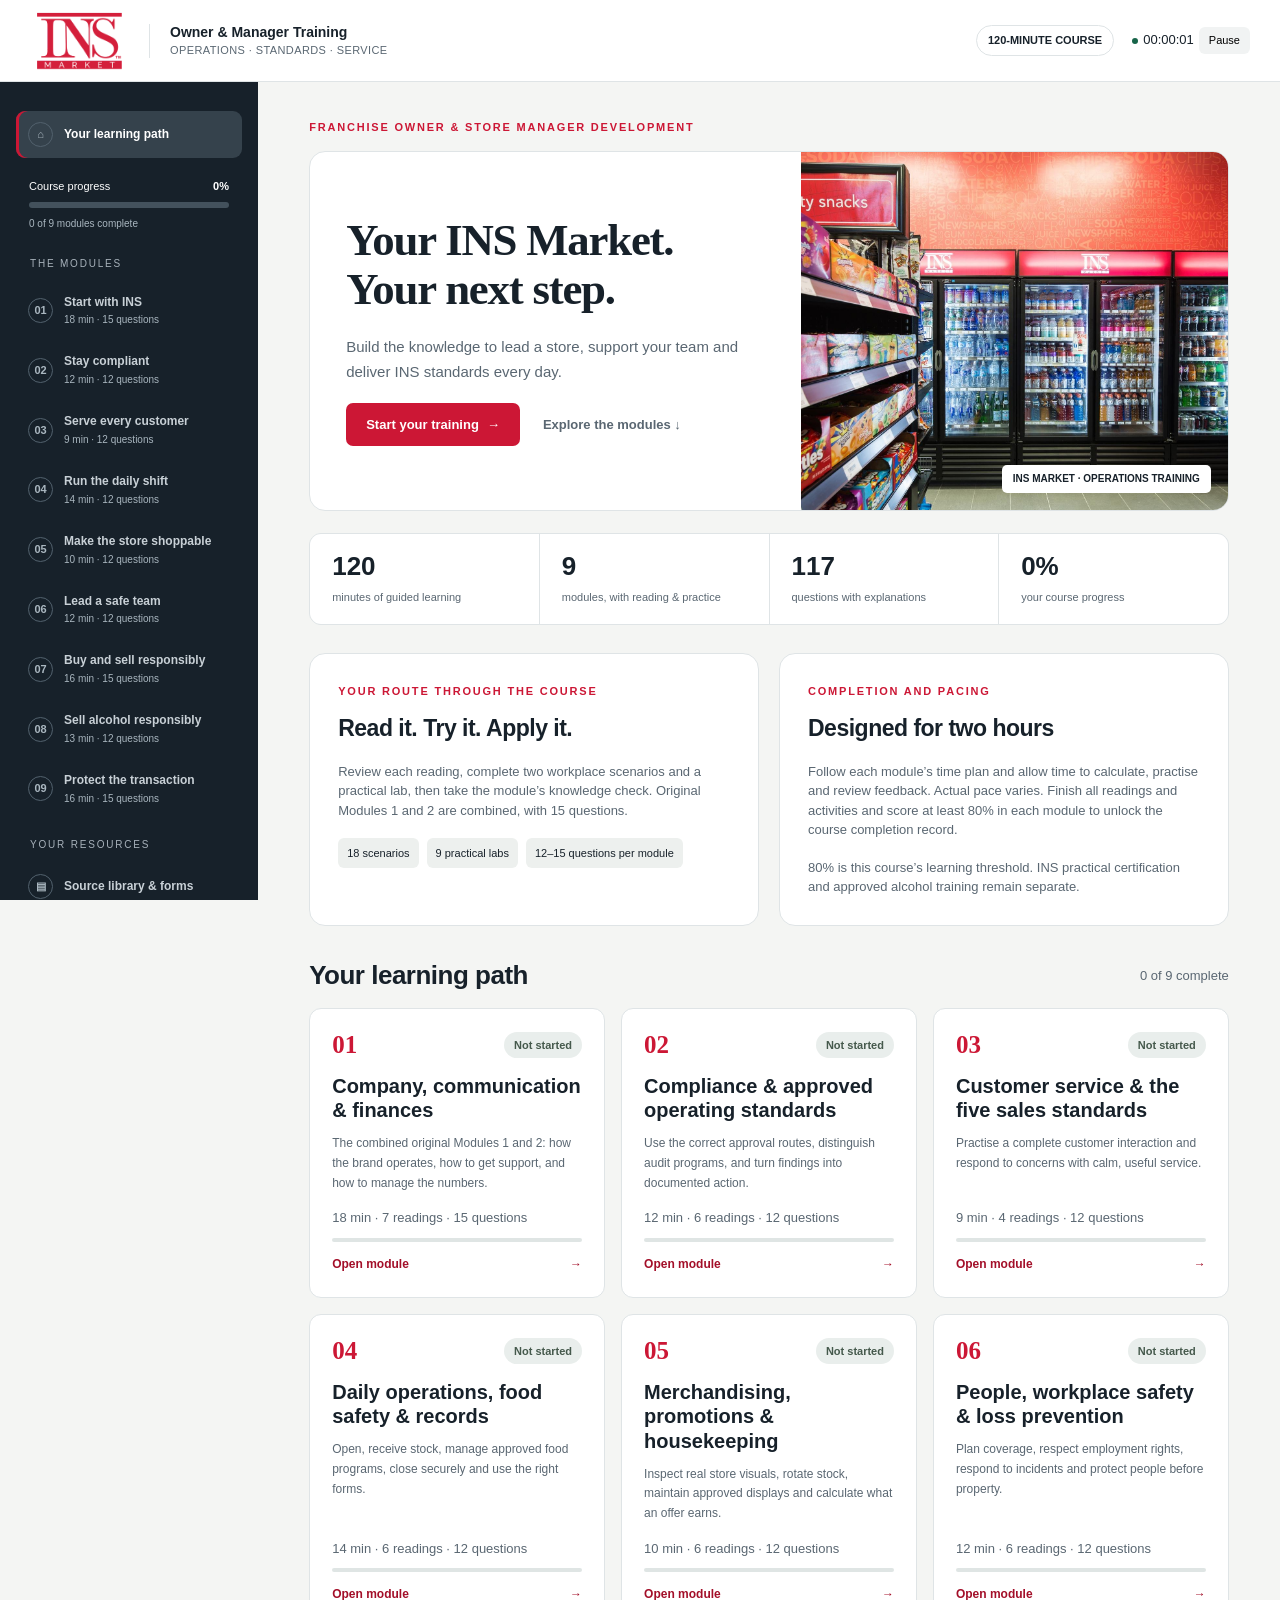
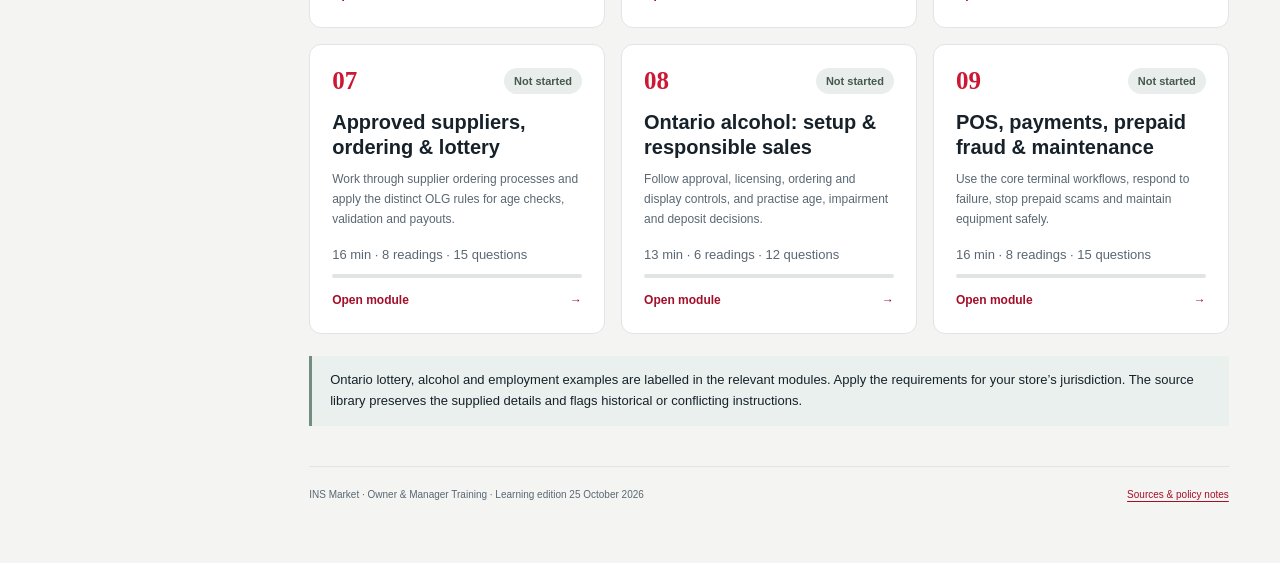
==== index.html @ 5416d519 "Add files via upload" ====
<!doctype html>
<html lang="en"><head><meta charset="utf-8"><meta name="viewport" content="width=device-width,initial-scale=1"><meta name="description" content="A two-hour interactive INS Market course for franchise owners and store managers, with reading, scenarios, practical labs and 117 knowledge-check questions."><meta name="theme-color" content="#cc1735"><title>Owner &amp; Manager Training | INS Market</title><style>:root{--red:#cc1735;--red-dark:#a30f29;--ink:#17212a;--muted:#5a6772;--line:#dfe4e6;--paper:#f4f5f3;--white:#fff;--green:#176449;--soft-green:#e8f4ed;--soft-red:#fff0f1;--gold:#89600e;--radius:16px}*{box-sizing:border-box}html{scroll-behavior:smooth}body{margin:0;font:16px/1.65 'Segoe UI',Arial,sans-serif;color:var(--ink);background:var(--paper)}button,input,select,textarea{font:inherit}button,a,input,select,textarea{-webkit-tap-highlight-color:transparent}button{cursor:pointer}button:disabled{cursor:default;opacity:.55}a{color:var(--red-dark);text-underline-offset:3px}a:hover{text-decoration-thickness:2px}button:focus-visible,a:focus-visible,input:focus-visible,select:focus-visible,textarea:focus-visible,summary:focus-visible{outline:3px solid #2586b9;outline-offset:4px}h1,h2,h3,h4,p,figure{margin-top:0}h1,h2,h3,h4{line-height:1.2}h1{font:700 clamp(30px,3.6vw,50px)/1.08 Georgia,serif;letter-spacing:-1.2px;margin-bottom:22px}h2{font-size:26px;letter-spacing:-.5px}h3{font-size:19px}p{margin-bottom:18px}small,.small{font-size:13px;line-height:1.5}.muted{color:var(--muted)}.eyebrow{font-size:11px;text-transform:uppercase;letter-spacing:1.8px;font-weight:800;color:var(--red);margin-bottom:15px}.skip{position:fixed;top:-100px;left:15px;background:white;padding:10px;z-index:200}.skip:focus{top:10px}.topbar{height:82px;position:fixed;z-index:30;top:0;left:0;right:0;background:#fff;border-bottom:1px solid var(--line);display:flex;align-items:center;gap:20px;padding:12px 30px}.logo{width:99px;height:58px;object-fit:contain;display:block}.brand-divider{height:34px;width:1px;background:var(--line)}.brand-name{font-weight:700;font-size:14px;line-height:1.4}.brand-name span{display:block;font-size:11px;color:var(--muted);font-weight:500;letter-spacing:.4px}.top-right{margin-left:auto;display:flex;align-items:center;gap:18px}.time{font-variant-numeric:tabular-nums;font-size:13px}.time button{border:0;background:#f1f3f3;border-radius:6px;padding:4px 10px;margin-left:5px;font-size:11px}.edition{border:1px solid var(--line);border-radius:50px;padding:5px 11px;font-size:11px;font-weight:700}.mobile-menu{display:none;border:1px solid var(--line);background:white;border-radius:6px;font-size:20px;padding:2px 9px}.sidebar{position:fixed;z-index:25;top:82px;bottom:0;left:0;width:258px;background:var(--ink);color:#fff;overflow:auto;padding:25px 16px 20px}.nav-label{color:#a7b1ba;font-size:10px;letter-spacing:1.8px;text-transform:uppercase;margin:20px 14px 10px}.nav-link{display:flex;align-items:center;gap:11px;text-decoration:none;color:#c8d0d6;border-radius:9px;padding:11px 12px;font-size:12px;line-height:1.4;min-height:47px;margin:4px 0}.nav-link:hover{background:#26333e;color:#fff}.nav-link.active{color:white;background:#35424c;box-shadow:inset 3px 0 var(--red)}.nav-num{color:#aab7c0;font:700 11px/1.2 'Segoe UI',sans-serif;border:1px solid #52616d;border-radius:50%;width:25px;height:25px;display:grid;place-items:center;flex-shrink:0}.nav-link.done .nav-num{color:#99d4b8;border-color:#5e927d}.nav-title{display:block;font-weight:600}.nav-sub{display:block;font-size:10px;color:#a9b6bf;margin-top:3px}.side-progress{padding:15px 13px 5px}.side-progress .label{display:flex;justify-content:space-between;font-size:11px;margin-bottom:7px}.track{height:6px;background:#dfe5e4;border-radius:8px;overflow:hidden}.sidebar .track{background:#43515c}.track>span{height:100%;display:block;background:var(--red);border-radius:8px;transition:width .3s}.side-note{padding:20px 14px 0;font-size:11px;line-height:1.6;color:#a9b6bf}.main{margin:82px 0 0 258px;padding:36px clamp(22px,4vw,66px) 60px;min-height:calc(100vh - 82px)}.container{max-width:1180px;margin:auto}.breadcrumb{font-size:12px;color:var(--muted);margin-bottom:24px}.breadcrumb a{color:var(--muted)}.hero{display:grid;grid-template-columns:1.15fr 1fr;background:#fff;overflow:hidden;border-radius:var(--radius);border:1px solid var(--line);min-height:360px}.hero-copy{padding:38px 36px;align-self:center}.hero-copy h1{font-size:clamp(33px,3.5vw,49px);max-width:560px}.hero-copy p{max-width:490px;color:var(--muted);font-size:15px}.hero-picture{position:relative;min-height:330px}.hero-picture>img{width:100%;height:100%;position:absolute;object-fit:cover;object-position:58% center}.photo-tag{position:absolute;bottom:17px;right:17px;background:#fff;padding:6px 11px;border-radius:5px;font-size:10px;font-weight:700}.button,.secondary,.ghost{display:inline-flex;align-items:center;justify-content:center;gap:8px;border-radius:7px;padding:11px 19px;font-weight:700;font-size:13px;line-height:1.5;text-decoration:none;border:1px solid transparent;min-height:43px}.button{background:var(--red);color:#fff}.button:hover{background:var(--red-dark);color:#fff}.secondary{border-color:#ccd4d6;background:#fff;color:var(--ink)}.secondary:hover{background:#f1f4f3}.ghost{background:transparent;color:var(--muted);padding:8px 12px}.ghost:hover{background:#e8ecea;color:var(--ink)}.actions{display:flex;gap:10px;align-items:center;flex-wrap:wrap}.metrics{display:grid;grid-template-columns:repeat(4,1fr);gap:1px;background:var(--line);border:1px solid var(--line);border-radius:12px;overflow:hidden;margin:22px 0 28px}.metric{background:#fff;padding:18px 22px}.metric strong{font-size:26px;line-height:1.1;display:block;font-variant-numeric:tabular-nums}.metric span{font-size:11px;color:var(--muted);display:block;margin-top:7px}.section-title{display:flex;align-items:center;justify-content:space-between;gap:15px;margin:34px 0 17px}.section-title h2{margin:0}.pill{border-radius:25px;background:#e9eeec;color:#45594c;display:inline-flex;align-items:center;padding:4px 10px;font-size:11px;font-weight:700;gap:6px}.pill.red{background:#f9e6ea;color:var(--red-dark)}.pill.green{background:var(--soft-green);color:var(--green)}.pill.gold{background:#fff2d2;color:var(--gold)}.module-grid{display:grid;grid-template-columns:repeat(3,1fr);gap:16px}.module-card{background:white;border:1px solid var(--line);border-radius:12px;padding:22px;display:flex;flex-direction:column;min-height:260px;position:relative}.module-card h3{font-size:20px;margin:15px 0 11px;line-height:1.23}.module-card p{color:var(--muted);font-size:12px;line-height:1.65;margin-bottom:15px}.module-card .card-top{display:flex;justify-content:space-between;align-items:center}.module-card .number{font:700 25px Georgia,serif;color:var(--red)}.module-card .card-bottom{margin-top:auto}.module-card .track{height:4px;margin-bottom:13px}.module-card .link{font-size:12px;font-weight:700;text-decoration:none;display:flex;justify-content:space-between}.panel{background:white;border:1px solid var(--line);border-radius:var(--radius);padding:28px;margin:20px 0}.panel h2{font-size:23px}.panel p:last-child{margin-bottom:0}.two-col{display:grid;grid-template-columns:1fr 1fr;gap:20px}.two-col>.panel{margin:0}.notice{border-left:3px solid var(--red);padding:14px 18px;background:#fbeef0;font-size:13px;line-height:1.6;margin:22px 0}.notice.green{border-color:var(--green);background:var(--soft-green)}.notice.neutral{border-color:#748c84;background:#eaf0ed}.notice p:last-child{margin-bottom:0}.journey{display:grid;grid-template-columns:repeat(3,1fr);gap:18px;margin:22px 0}.journey .panel{margin:0;padding:22px}.journey strong{display:block;font-size:22px}.journey span{font-size:12px;color:var(--muted)}.lesson-list{list-style:none;padding:0;margin:0;counter-reset:item}.lesson-list li{border-top:1px solid var(--line)}.lesson-list a{padding:15px 5px;display:flex;gap:15px;align-items:center;font-weight:600;text-decoration:none;color:var(--ink);font-size:14px}.lesson-list a:hover{color:var(--red)}.lesson-list a>.tick{width:25px;color:var(--red);font-size:12px}.lesson-layout{display:grid;grid-template-columns:minmax(0,1fr) 220px;gap:26px;align-items:start}.reading{background:#fff;border:1px solid var(--line);border-radius:var(--radius);padding:32px clamp(22px,3vw,42px)}.reading p,.reading li{font-size:16px;line-height:1.85}.reading li{margin-bottom:10px}.reading h2{font-size:29px;margin-bottom:26px}.reading table{font-size:13px}.lesson-aside{position:sticky;top:106px}.lesson-aside h3{font-size:12px;text-transform:uppercase;letter-spacing:1.4px;color:var(--muted)}.lesson-aside a{display:flex;align-items:flex-start;gap:9px;padding:9px 10px;font-size:11px;line-height:1.5;text-decoration:none;color:var(--muted);border-left:2px solid var(--line)}.lesson-aside a.active{border-left-color:var(--red);color:var(--ink);background:#e9eeeb;font-weight:700}.lesson-aside a.reviewed{color:var(--green)}.lesson-aside .step-icon{min-width:16px}.reading-footer{border-top:1px solid var(--line);padding-top:20px;margin-top:30px}.source-line{font-size:11px;line-height:1.6;color:var(--muted);margin-top:20px}.visual{margin:25px 0;border:1px solid var(--line);border-radius:10px;background:#fbfcfb;overflow:hidden}.visual img{max-width:100%;width:100%;height:auto;display:block;max-height:440px;object-fit:contain;background:white}.visual.photo img{object-fit:cover;max-height:320px}.visual figcaption{font-size:11px;line-height:1.5;padding:12px 15px;color:var(--muted);border-top:1px solid var(--line)}.image-button{border:0;padding:0;background:white;display:block;width:100%;cursor:zoom-in}.graphic{padding:24px}.process{display:grid;grid-template-columns:repeat(4,1fr);gap:8px}.process div{padding:15px 10px;border-top:3px solid var(--red);background:white;min-height:100px}.process b{font-size:26px;color:var(--red);display:block}.process span{font-size:11px;display:block;line-height:1.4;margin-top:8px}.service-graphic{display:flex;gap:6px}.service-graphic div{flex:1;border-radius:7px;background:var(--ink);color:white;padding:15px 8px;text-align:center}.service-graphic b{display:block;font:700 25px Georgia,serif;color:#ffbac5}.service-graphic span{font-size:10px;line-height:1.4;display:block;margin-top:9px}.temp-graphic{display:grid;grid-template-columns:1fr 1fr 1fr;gap:8px}.temp-graphic div{padding:18px 10px;border-radius:8px;background:#e6f3f8;color:#174c65;text-align:center}.temp-graphic div:nth-child(2){background:#fff0cd;color:#765500}.temp-graphic div:nth-child(3){background:#f9e3e5;color:#a3172f}.temp-graphic b{font-size:27px;display:block}.temp-graphic span{font-size:11px;display:block}.mini-bars .bar{display:flex;align-items:center;gap:10px;margin-bottom:14px;font-size:12px}.mini-bars .bar>span{width:90px}.mini-bars i{height:28px;display:block;background:#ccd5d2;border-radius:3px}.mini-bars .bar:last-child i{background:var(--red)}.mini-bars strong{margin-left:8px}table{border-collapse:collapse;width:100%;margin:20px 0;line-height:1.5;font-size:13px}caption{text-align:left;color:var(--muted);font-size:12px;margin-bottom:10px}th,td{border-bottom:1px solid var(--line);padding:12px 10px;text-align:left;vertical-align:top;overflow-wrap:anywhere}th{background:#eef2ef;font-weight:700}tr:last-child td{border-bottom:0}.table-wrap{overflow:auto}.goals{padding-left:22px}.goals li{margin-bottom:9px;font-size:14px}.tabs{display:flex;gap:8px;margin-bottom:22px;flex-wrap:wrap}.tab{background:#fff;border:1px solid var(--line);border-radius:7px;padding:8px 14px;font-size:12px;text-decoration:none;color:var(--ink)}.tab.active{background:var(--ink);color:white;border-color:var(--ink)}.scenario{background:#fff;border:1px solid var(--line);border-radius:12px;padding:25px;margin:18px 0}.scenario h3{margin-bottom:13px}.scenario>.prompt{font-size:15px;line-height:1.7}.choice-btn{display:block;width:100%;text-align:left;padding:13px 16px;border:1px solid #d3dcdc;border-radius:8px;background:#fafcfb;margin-top:10px;font-size:13px;line-height:1.5}.choice-btn:hover{border-color:#a5b6ad;background:#eef3f0}.choice-btn.selected{border-color:var(--red);box-shadow:inset 3px 0 var(--red);background:#fff1f3}.choice-btn.correct{border-color:var(--green);background:var(--soft-green);box-shadow:inset 3px 0 var(--green)}.feedback{padding:13px 15px;border-radius:7px;background:var(--soft-red);color:#81223a;font-size:13px;line-height:1.6;margin-top:14px}.feedback.good{background:var(--soft-green);color:#175239}.feedback strong{display:block;margin-bottom:3px}.field{display:flex;flex-direction:column;gap:6px;font-size:12px;font-weight:700;margin:0 0 17px}.field input,.field textarea,.field select{width:100%;min-width:0;border:1px solid #bbc8c5;border-radius:7px;background:#fff;padding:10px 12px;color:var(--ink);font-size:14px;font-weight:400}.field input[type=number]{max-width:220px}.field textarea{min-height:100px;resize:vertical;line-height:1.6}.form-grid{display:grid;grid-template-columns:repeat(3,1fr);gap:16px}.form-grid.two{grid-template-columns:1fr 1fr}.form-row{display:grid;grid-template-columns:1.3fr 1fr;gap:20px;align-items:center;border-bottom:1px solid var(--line);padding:13px 0;font-size:13px}.form-row .field{margin:0}.lab-check{display:flex;gap:12px;padding:12px;border:1px solid var(--line);border-radius:7px;margin-bottom:10px;font-size:13px;line-height:1.6;cursor:pointer}.lab-check input{width:18px;min-width:18px;height:18px;margin-top:3px;accent-color:var(--red)}.quiz-question{padding:25px;border:1px solid var(--line);border-radius:12px;background:white;margin-bottom:18px}.quiz-question legend{font-weight:700;font-size:16px;line-height:1.55;padding:0 5px;max-width:100%}.quiz-question fieldset{border:0;margin:0;padding:0;min-width:0}.question-number{display:block;font-size:10px;letter-spacing:1.5px;text-transform:uppercase;color:var(--red);font-weight:800;margin-bottom:10px}.radio{display:flex;gap:12px;padding:12px 14px;border:1px solid #dbe2df;border-radius:7px;margin:10px 0 0;cursor:pointer;font-size:13px;line-height:1.6}.radio:hover{background:#f0f4f1}.radio:has(input:checked){border-color:var(--red);background:#fff0f3}.radio input{width:17px;height:17px;min-width:17px;margin-top:2px;accent-color:var(--red)}.radio.correct-answer{border-color:var(--green);background:var(--soft-green)}.radio.wrong-answer{border-color:#b4394e;background:var(--soft-red)}.score-card{border:1px solid #b6cfbf;background:#edf6ef;padding:30px;border-radius:14px;margin-bottom:24px;display:flex;gap:28px;align-items:center}.score-card.fail{background:#fff0f0;border-color:#e3b9c2}.score{font:700 50px/1 Georgia,serif;min-width:130px;color:var(--green)}.fail .score{color:var(--red-dark)}.score-card h2{margin-bottom:8px}.score-card p{font-size:13px;margin:0}.score-actions{margin:18px 0 25px}.quiz-submit{position:sticky;bottom:15px;border:1px solid var(--line);border-radius:12px;background:#fff;padding:15px 20px;box-shadow:0 5px 25px #18282412;display:flex;align-items:center;justify-content:space-between;gap:15px}.quiz-submit span{font-size:12px}.error{color:var(--red-dark);font-size:13px}.empty{padding:30px;text-align:center;color:var(--muted)}.search-bar{display:grid;grid-template-columns:1fr 230px;gap:14px;margin:24px 0 15px}.search-bar .field{margin:0}.reference-entry{background:#fff;border:1px solid var(--line);border-radius:10px;margin:12px 0;overflow:hidden}.reference-entry summary{cursor:pointer;padding:17px 20px;font-size:13px;font-weight:700;line-height:1.6}.reference-entry summary small{display:block;font-weight:400;color:var(--muted);font-size:10px;letter-spacing:.4px}.reference-content{border-top:1px solid var(--line);padding:22px}.reference-content pre{font:13px/1.8 'Segoe UI',sans-serif;white-space:pre-wrap;overflow-wrap:anywhere;margin:0;color:#3e4b55}.reference-gallery{display:grid;grid-template-columns:repeat(2,minmax(0,1fr));gap:14px;margin-top:20px}.reference-gallery figure{margin:0}.reference-gallery img{max-height:300px;object-fit:contain}.reference-gallery figcaption{font-size:10px;padding:7px;color:var(--muted);background:#f5f7f5;line-height:1.5}.reference-gallery .image-button{border:1px solid var(--line)}.source-notes{font-size:12px;color:var(--muted);border-top:1px dashed var(--line);padding-top:15px;margin-top:18px}.source-notes p{margin-bottom:8px}.record-header{border-bottom:3px solid var(--red);padding-bottom:20px;margin-bottom:25px;display:flex;gap:20px;align-items:center}.record-header img{width:110px}.record-header h2{margin:0 0 5px}.record-header p{margin:0;font-size:12px}.record-summary{display:grid;grid-template-columns:repeat(3,1fr);gap:15px;margin:20px 0}.record-summary strong{display:block;font-size:22px}.record-summary span{font-size:11px;color:var(--muted)}.signature{display:grid;grid-template-columns:1fr 1fr;gap:30px;margin-top:45px;font-size:11px;color:var(--muted)}.signature span{border-top:1px solid #89978f;padding-top:8px;display:block}.policy-item{padding:16px 0;border-bottom:1px solid var(--line)}.policy-item h3{font-size:15px;margin:0 0 8px}.policy-item p{font-size:13px;margin:0}.footer{font-size:10px;color:var(--muted);border-top:1px solid var(--line);margin-top:40px;padding-top:20px;display:flex;gap:15px;justify-content:space-between;flex-wrap:wrap}.toast{position:fixed;bottom:22px;left:50%;transform:translateX(-50%);background:var(--ink);color:white;border-radius:8px;padding:11px 20px;font-size:12px;z-index:80;box-shadow:0 5px 25px #0003;max-width:90vw}.hidden{display:none!important}dialog{max-width:1100px;width:94vw;max-height:94vh;border:0;border-radius:12px;padding:18px;box-shadow:0 20px 80px #0005}dialog::backdrop{background:#12202cd4}dialog header{display:flex;gap:15px;align-items:center;justify-content:space-between;margin-bottom:15px}dialog header p{font-size:12px;margin:0}dialog img{max-width:100%;height:auto;display:block;margin:auto}dialog .dialog-body{overflow:auto;max-height:78vh}#storage-warning{position:relative;z-index:50;background:#fff1ce;padding:8px 20px;font-size:12px;margin-top:82px}#storage-warning:not(.hidden)~.main{margin-top:0}.status-dot{display:inline-block;width:6px;height:6px;background:var(--green);border-radius:50%;margin-right:5px}.timer-paused .status-dot{background:#929c9a}.backdrop{display:none}.review-badge{font-size:10px;color:var(--green);font-weight:700}.planner{display:flex;flex-wrap:wrap;gap:8px;margin-top:15px}.planner span{font-size:11px;background:#edf0ee;border-radius:6px;padding:6px 9px}.print-only{display:none}.module-meta{display:flex;gap:10px;align-items:center;flex-wrap:wrap;margin:15px 0 22px}.module-meta span{font-size:12px;color:var(--muted)}.learn-time{font-size:10px;color:var(--muted);margin-bottom:10px}.quiz-hint{font-size:12px;color:var(--muted)}.save-label{font-size:10px;color:var(--green)}.no-margin{margin:0}.checkbox-note{font-size:12px;color:var(--muted)}
@media(min-width:1700px){.main{padding-top:45px}.hero{min-height:390px}.hero-copy{padding:45px}.module-card{min-height:250px}}
@media(max-width:1150px){.module-grid{grid-template-columns:repeat(2,1fr)}.lesson-layout{grid-template-columns:minmax(0,1fr)}.lesson-aside{position:static;order:-1;display:flex;gap:5px;overflow:auto;padding-bottom:7px}.lesson-aside h3{display:none}.lesson-aside a{min-width:110px;max-width:150px;flex-shrink:0;border-left:0;border-bottom:2px solid var(--line);font-size:10px}.hero-copy{padding:28px}.hero-copy h1{font-size:36px}.metrics .metric{padding:16px}.main{padding-left:25px;padding-right:25px}}
@media(max-width:850px){.sidebar{width:230px}.main{margin-left:230px}.topbar{padding-left:20px;padding-right:20px}.brand-name{font-size:12px}.edition{display:none}.hero{grid-template-columns:1fr}.hero-picture{min-height:200px;order:-1}.hero-copy{padding:28px}.hero-copy h1{font-size:38px}.metrics{grid-template-columns:repeat(2,1fr)}.module-grid{grid-template-columns:1fr}.two-col{grid-template-columns:1fr}.journey{gap:9px}.journey .panel{padding:16px}.journey strong{font-size:18px}.form-grid{grid-template-columns:1fr 1fr}.process{grid-template-columns:repeat(2,1fr)}.search-bar{grid-template-columns:1fr}.record-summary{grid-template-columns:1fr 1fr}}
@media(max-width:650px){body{font-size:15px}.topbar{height:72px;padding:8px 14px;gap:12px}.logo{width:74px;height:48px}.brand-divider{display:none}.brand-name{font-size:10px;max-width:125px}.brand-name span{font-size:9px}.top-right{gap:4px}.time{font-size:10px;white-space:nowrap}.time button{font-size:9px;padding:3px 6px;margin-left:2px}.mobile-menu{display:block}.sidebar{top:72px;transform:translateX(-100%);transition:transform .2s;width:270px}.sidebar.open{transform:translateX(0)}.backdrop.open{display:block;position:fixed;inset:72px 0 0;background:#0008;z-index:24}.main{margin:72px 0 0;padding:24px 16px 40px}.hero{border-radius:12px}.hero-copy{padding:24px}.hero-copy h1{font-size:34px;letter-spacing:-.8px}.hero-picture{min-height:175px}.hero-copy p{font-size:14px}.metrics{margin:16px 0 23px}.metric strong{font-size:24px}.section-title{margin:28px 0 15px;align-items:flex-start}.section-title h2{font-size:23px}.section-title .small{font-size:11px}.panel{padding:22px}.module-card{min-height:230px;padding:22px}.module-card h3{font-size:22px}.journey{grid-template-columns:1fr}.journey .panel{display:flex;align-items:center;justify-content:space-between}.reading{padding:25px 20px}.reading h2{font-size:27px}.reading p,.reading li{font-size:15px;line-height:1.85}.reading ol,.reading ul{padding-left:22px}.reading th,.reading td{padding:9px 6px;font-size:11px}.reading table{table-layout:fixed}.form-grid,.form-grid.two{grid-template-columns:1fr}.form-row{grid-template-columns:1fr;gap:8px}.score-card{align-items:flex-start;padding:24px;gap:15px}.score{font-size:36px;min-width:100px}.score-card h2{font-size:22px}.quiz-question{padding:20px 17px}.quiz-question legend{font-size:15px}.quiz-submit{bottom:8px;align-items:stretch;padding:12px;flex-direction:column;gap:10px}.quiz-submit .button{width:100%}.reference-gallery{grid-template-columns:1fr}.reference-content{padding:16px}.reference-entry summary{padding:15px}.record-summary{grid-template-columns:1fr 1fr}.record-header{align-items:flex-start}.record-header img{width:80px}.record-header h2{font-size:21px}.record-table{font-size:11px}.record-table th,.record-table td{padding:9px 6px}.temp-graphic b{font-size:20px}.temp-graphic span{font-size:9px}.graphic{padding:16px}.service-graphic{flex-wrap:wrap}.service-graphic div{min-width:65px}.signature{gap:15px;font-size:10px}.footer{font-size:9px}h1{letter-spacing:-.6px}#storage-warning{margin-top:72px}.actions>.button,.actions>.secondary{max-width:100%}.search-bar{margin-top:18px}}
@media(prefers-reduced-motion:reduce){*{scroll-behavior:auto!important;transition:none!important}}
@media print{body{background:white;font-size:11px}.topbar,.sidebar,.footer,.no-print,.breadcrumb,.record-inputs,.top-right,.backdrop,.toast{display:none!important}.main{margin:0;padding:0;min-height:0}.container{max-width:none}.panel{border:0;margin:0;padding:0;border-radius:0;box-shadow:none}.print-only{display:block}.record-header{padding-bottom:15px}.record-header img{width:85px}.record-header h2{font-size:23px}h1{font-size:24px}table{font-size:10px}th,td{padding:7px}.record-summary{margin:15px 0}.signature{margin-top:35px}tr{break-inside:avoid}.record-header,.record-summary,.signature{break-inside:avoid}.notice{font-size:10px}.record-table{font-size:10px}.record-table td{padding:7px}.certificate{border:1px solid #ccd1cd;padding:25px!important}.source-line{font-size:9px}.print-hidden{display:none!important}@page{size:A4;margin:16mm}}
</style></head><body>
<a class="skip" href="#main">Skip to main content</a>
<header class="topbar"><button class="mobile-menu" id="menu-toggle" aria-label="Open course navigation" aria-expanded="false" aria-controls="sidebar">☰</button><a href="#/home" aria-label="INS Market training home"><img class="logo" id="header-logo" alt="INS Market logo"></a><div class="brand-divider"></div><div class="brand-name">Owner &amp; Manager Training<span>OPERATIONS · STANDARDS · SERVICE</span></div><div class="top-right"><span class="edition">120-MINUTE COURSE</span><div class="time" id="timer"><span class="status-dot"></span><span id="timer-value">00:00:00</span><button id="timer-toggle" aria-label="Pause active study timer">Pause</button></div></div></header>
<nav class="sidebar" id="sidebar" aria-label="Main course navigation"></nav><div id="backdrop" class="backdrop"></div><div id="storage-warning" class="hidden" role="status">Browser storage is unavailable or a saved record could not be read. You can continue learning and export a progress backup.</div>
<main class="main" id="main" tabindex="-1"></main><noscript><div style="margin:120px 30px;padding:25px;background:white">This interactive course requires JavaScript. Open the HTML file in a current web browser with JavaScript enabled.</div></noscript>
<div id="toast" class="toast hidden" role="status" aria-live="polite"></div><dialog id="image-dialog" aria-label="Enlarged source image"><header><p id="image-title"></p><button class="secondary" id="close-image">Close image</button></header><div class="dialog-body"><img id="zoom-image" alt=""></div></dialog>
<script id="training-data" type="application/json">{"modules":[{"id":1,"title":"Company, communication & finances","short":"Start with INS","minutes":18,"description":"The combined original Modules 1 and 2: how the brand operates, how to get support, and how to manage the numbers.","goals":["Explain the owner’s and certified manager’s responsibilities","Use the Help Desk and daily communication routine","Calculate profit, margin, cash flow and break-even"],"source":"Earlier INS Modules 1 and 2, training and communication deck, and franchisee certification material","lessons":[{"title":"One brand, shared responsibilities","body":"<p>INS Market began as International News in 1994. The business focuses on convenient access to beverages, snacks, everyday essentials and healthier alternatives. The promise in the manual is “For YOUR convenience … at YOUR convenience …”. Customers should find a clean, well-lit, well-stocked store and helpful service at every location.<\/p><p>Head Office coordinates brand standards, approved suppliers, promotions and operating programs. Franchisees run the store, maintain it, train their staff and meet payment and legal obligations. Suppliers provide approved products and support. Landlord requirements also affect the premises and operating hours. A consistent experience depends on each party doing its part.<\/p><p>The franchisee is expected to work full-time in the location. When that commitment cannot be met, a fully trained and certified Store Manager must be present to oversee the store. Hiring someone does not remove the franchisee’s responsibility for standards.<\/p>","visual":"store","caption":"INS store photograph retained from your earlier company overview deck."},{"title":"Training, sign-offs and daily reviews","body":"<p>The franchisee named on the Franchise Agreement must complete INS training and certification to operate the store. Certified franchisees may train current and future staff, and all staff need training and certification for their assigned roles before serving customers. Staff may certify in multiple roles. The program combines classroom learning, hands-on practice, testing and certification.<\/p><p>The training matrix records orientation, in-store training, practical completion, tests and final testing. Trainers initial when practical training is complete. Learners initial to acknowledge understanding and completion. Complete the actual INS matrix with your trainer. Passing this HTML course is a learning milestone and does not itself award franchisee certification.<\/p><p>The supplied training policy lists <strong>$5,000 for new franchisee or Store Manager training<\/strong>, including materials, classroom and hands-on instruction, testing and certification. General retraining is listed at <strong>$500 per employee per day<\/strong>. Audit retraining has its own schedule in the compliance module. Use the applicable agreement and Head Office instructions to confirm charges.<\/p><p>Build communication into the working day. The earlier training matrix specifies checking email twice daily. Review every Head Office memo, promotion and bulletin. Check the Analytics Portal/iSmart and your store’s Google Drive or assigned QR link for current layouts and planograms. Put changes into action: order new items, clear discontinued stock and update fixtures and signs. Record completion rather than merely opening the message.<\/p>","visual":null,"caption":null},{"title":"Get support that can be tracked","body":"<p><strong>helpdesk@thedavisgroup.ca<\/strong> is the first contact for store questions and operational issues. It covers POS/technical problems, damaged fixtures, marketing, shipments, accounting, suppliers and general enquiries. A useful subject line identifies the store and issue: “INS MARKET #5555 — Extra posters requested”.<\/p><p>Describe what happened, when it started, the equipment or order involved, what you have already tried and the action you need. Attach relevant pictures or documents. Check spelling, store details and attachments before sending. Use a clear, respectful tone and respond promptly.<\/p><ol><li>Email the Help Desk and keep the ticket number.<\/li><li>Allow the team to assign and review the request. The source gives a response target of 24 hours, which is not a promise of resolution within 24 hours.<\/li><li>If unresolved, your Field Manager reviews the ticket and coordinates further escalation. Arrange senior-level meetings through that route.<\/li><li>Keep the ticket until you receive resolution and closure confirmation.<\/li><\/ol><p>Urgent emergencies and supplier-specific service instructions still require the appropriate immediate response. For example, call emergency services for a fire rather than waiting for an email reply.<\/p>","visual":"flow","caption":"A support request stays traceable from initial report through closure."},{"title":"Rent, royalties and financial responsibility","body":"<p>Rent is due on the <strong>first of each month<\/strong>. The source allows automatic withdrawal, EFT, email transfer or post-dated cheques. Rent includes base/minimum rent, based on square footage, and estimated common area maintenance (CAM). When actual expenses are reconciled, usually within six months after December 31, a credit/refund or extra charge may result.<\/p><p>Royalties are due on the <strong>15th by pre-authorized debit<\/strong>, for the current month from the first through the last day. The Franchise Agreement sets the amount. HST/GST applies. The source lists late-payment interest at 15% annually compounded daily and a $50 service charge for a bounced payment.<\/p><p>Maintain accurate records and work with a qualified accountant on provincial and federal tax obligations. Head Office may request non-POS sales information under the agreement. Financial exercises illustrate the method. They do not promise a store’s sales, profit or financial performance.<\/p>","visual":null,"caption":null},{"title":"Profit, margin and markup","body":"<p><strong>Gross profit = sales − cost of goods sold.<\/strong> Gross margin divides that profit by sales. Net profit is the remainder after all expenses. A 21% gross margin leaves 21 cents per sales dollar to cover other expenses, before net profit can be determined.<\/p><table><caption>One product, two different percentages<\/caption><thead><tr><th>Measure<\/th><th>Calculation<\/th><th>Result<\/th><\/tr><\/thead><tbody><tr><td>Cost / selling price<\/td><td>$80 / $100<\/td><td>$20 gross profit<\/td><\/tr><tr><td>Gross margin<\/td><td>$20 ÷ $100 × 100<\/td><td>20%<\/td><\/tr><tr><td>Markup<\/td><td>$20 ÷ $80 × 100<\/td><td>25%<\/td><\/tr><\/tbody><\/table><p>Improve results through appropriate pricing, buying costs, waste reduction, product mix and staff productivity. Selling more does not guarantee more net profit if costs rise faster. Review category margins separately. Lottery turnover has different economics from ordinary merchandise and should not be treated as the same profit contribution.<\/p>","visual":"margin","caption":"Change cost and selling price in the practice lab to compare margin with markup."},{"title":"Cash flow and start-up planning","body":"<p>Profit and available cash answer different questions. Stock purchases, debt payments, receivables and timing can change cash even when the store reports profit. <strong>Ending cash = starting cash + cash in − cash out.<\/strong> Forecast by month, allow for seasonality, keep debt manageable and maintain an emergency reserve. Avoid tying up cash in unnecessary stock.<\/p><p>Fixed costs such as rent and insurance usually stay relatively stable over a planning period. Merchandise costs vary with sales. Wages and utilities may have both fixed and variable elements. Manage purchasing, scheduling, waste and discretionary spending using a consistent period.<\/p><p>Start-up planning includes business licences, incorporation, deposits, bank arrangements, rent, modifications, equipment, insurance, stationery, brochures, pre-opening advertising, opening inventory and other costs. Count equipment once, rather than adding its total again after its individual items.<\/p><p>Monthly cash planning also covers utilities, payroll and taxes, benefits, loan payments, travel, professional fees, office supplies, postage, telephone, internet, bank fees and marketing. Include the cash needs of services offered at the location. An owner’s draw may be a cash-planning item without being an accounting expense.<\/p>","visual":null,"caption":null},{"title":"Break-even and a manager’s daily target","body":"<p>Break-even is the sales level at which contribution covers expenses, leaving neither profit nor loss. It helps set monthly, weekly and daily targets and assess pricing, mix and cost changes.<\/p><p>In the supplied monthly example, product sales are $30,000 with $21,000 cost of sales, giving $9,000 gross profit. Lottery sales are $20,000 with $18,800 cost of sales, giving $1,200 gross profit. Total gross profit is <strong>$10,200 on $50,000 sales, or 20.4%<\/strong>.<\/p><p>The example expenses total $10,200: wages/payroll taxes $5,210, royalty $500, repairs $80, supplies $50, insurance $125, telephone $125, card charges $960, bank charges $150 and rent $3,000. Net profit is zero. These are demonstration figures.<\/p><p>For a simplified planning model, divide fixed expenses by the contribution-margin rate. A $10,200 fixed-cost plan at a 20.4% contribution rate needs $50,000 sales. Check which costs are variable before applying this model to a real store. Use the exercise forms in the reference library to build your own estimate with a trainer or accountant.<\/p>","visual":null,"caption":null}],"questions":[{"prompt":"Who oversees the store if the franchisee cannot work full-time there?","options":["The landlord","A fully trained and certified Store Manager","Any employee with a key","The next supplier representative"],"answer":1,"why":"The source requires a trained, certified manager to oversee the location."},{"prompt":"What belongs in a support email subject?","options":["Store name/number and a short issue description","Only an attachment, without a written issue description","Only the department name, without identifying the store","Only “urgent”"],"answer":0,"why":"Store identification and a specific issue help the Help Desk route the request."},{"prompt":"Where should an ordinary store support request begin?","options":["The landlord in every case","Several unrelated Head Office inboxes","A supplier representative for every issue","helpdesk@thedavisgroup.ca"],"answer":3,"why":"The Help Desk is the first point of contact for store issues."},{"prompt":"The communication flow gives a 24-hour target. What does it mean?","options":["A deadline to delete the ticket","A target for a response, not guaranteed resolution","Permission to close the store for 24 hours","Guaranteed repair within 24 hours"],"answer":1,"why":"The earlier flow tree distinguishes a response from resolving the issue."},{"prompt":"What should happen to the training matrix?","options":["It is discarded after the first lesson","It replaces all practical training","The learner initials every row before training","Trainer and learner complete the appropriate practical and understanding sign-offs"],"answer":3,"why":"Sign-offs document completed training and understanding."},{"prompt":"What is the earlier matrix’s email-review routine?","options":["Once a month","Twice daily, with action on relevant updates","Only when an audit is announced","Only after a supplier phones"],"answer":1,"why":"The matrix specifies twice-daily email checks alongside daily portal reviews."},{"prompt":"When is rent due under the supplied policy?","options":["The 15th of each month","The first of each month","At year end","Only after a quarterly audit"],"answer":1,"why":"Rent and royalties have different due dates."},{"prompt":"When are monthly royalties due under the supplied policy?","options":["The last working day in cash","The 15th by pre-authorized debit","The first by lottery payout","Only when the store makes a profit"],"answer":1,"why":"The source lists the 15th and PAD, with tax applicable."},{"prompt":"An item costs $80 and sells for $100. What is gross margin?","options":["25%","80%","125%","20%"],"answer":3,"why":"Gross profit is $20. Divide by the $100 selling price for 20% margin."},{"prompt":"For the same $80 cost / $100 selling price, what is markup?","options":["25%","80%","20%","5%"],"answer":0,"why":"Markup uses cost: $20 ÷ $80 = 25%."},{"prompt":"Which statement describes net profit?","options":["Cash remaining in the till after the shift","What remains after all expenses","Gross profit before operating costs","Sales before product costs"],"answer":1,"why":"Gross profit must cover operating and other expenses before net profit remains."},{"prompt":"Starting cash is $2,000, cash in $8,000 and cash out $7,500. Ending cash is:","options":["$17,500","$500","$10,000","$2,500"],"answer":3,"why":"Ending cash is $2,000 + $8,000 − $7,500 = $2,500."},{"prompt":"Which cost usually stays relatively stable over a short planning period?","options":["Rent","Card fees based on sales","Every type of wage cost","Merchandise purchased for resale"],"answer":0,"why":"Rent is a typical fixed cost. Other costs may vary or be mixed."},{"prompt":"The example has $10,200 gross profit and $10,200 expenses. The store is:","options":["At break-even","Earning $10,200 net profit","At a 100% net margin","Losing $50,000"],"answer":0,"why":"Gross profit exactly covers expenses, leaving zero net profit."},{"prompt":"What does completing this HTML course establish?","options":["A guarantee of future profit","Permission to skip the in-store training","Completion of this learning course, with practical certification still handled by INS","Automatic franchisee certification"],"answer":2,"why":"The course record does not replace INS practical training or formal certification."}],"activities":[{"title":"The missing ticket","prompt":"A cooler fails. You emailed several Head Office staff yesterday but have no ticket number. What should you do next?","options":["Wait for the next routine store visit before recording the equipment fault.","Send the Help Desk the store, fault details and prior correspondence, then keep the ticket for escalation.","Send separate messages without including the original ticket or issue history."],"answer":1,"why":"The Help Desk records and routes the issue. Keep one traceable ticket and follow the equipment-specific response if stock is at risk."},{"title":"Profit or cash?","prompt":"Your bank balance rose because you delayed paying a supplier. What can you conclude?","options":["Cash on hand increased temporarily, but this does not establish higher profit.","The unpaid invoice is now profit.","The store’s gross margin increased."],"answer":0,"why":"Payment timing changes cash flow. The liability still exists and must be included in planning."}]},{"id":2,"title":"Compliance & approved operating standards","short":"Stay compliant","minutes":12,"description":"Use the correct approval routes, distinguish audit programs, and turn findings into documented action.","goals":["Follow approved hours, products and payment standards","Identify the correct compliance program and remedy","Handle markdowns and non-scanning items"],"source":"Earlier INS Module 3, completed compliance deck","lessons":[{"title":"Compliance applies every day","body":"<p>Use the current Franchise Policies & Procedures Manual, approved merchandising programs and Head Office directives. Keep premises, lights, fixtures and equipment clean and in good repair. Maintain sufficient supplies and staff. Franchisees pay for required repairs and changes and comply with applicable laws, the Franchise Agreement and landlord requirements.<\/p><p>Get <strong>prior written consent<\/strong> for design changes, conversions, additions, equipment and merchandise changes. The Franchisor may inspect at reasonable times. Unremedied non-compliance can lead to fees, default and further action under the agreement.<\/p><p>Source minimum hours: transit stores 7 a.m.–11 p.m. daily including statutory holidays, aligned with transit schedules; street stores 7 a.m.–11 p.m. daily; inline stores 7 a.m.–7 p.m. unless an earlier landlord closing applies; mall stores meet both landlord and Franchisor requirements. Record the approved schedule. Obtain written approval before extending or reducing hours. Emergencies need immediate appropriate action and prompt Operations contact. Schedule coverage so routine breaks do not cause unplanned closures.<\/p>","visual":null,"caption":null},{"title":"Different programs have different consequences","body":"<p><strong>Levels to Excellence:<\/strong> quarterly, anonymous, unannounced audits from 2026. The supplied policy lists $250 + HST following a failed audit, excluding corrective measures and other charges. Report operational barriers and equipment faults immediately.<\/p><p><strong>Planogram compliance audits:<\/strong> the first report requires correction within seven business days and lists a $1,000 audit cost for non-compliance. Continued non-compliance on the second audit lists $150 plus $1,000 audit cost, and the third lists $500 plus $1,000 audit cost.<\/p><p><strong>Unremedied defaults:<\/strong> the separate source schedule lists $1,000, $2,000 and $3,000 for first, second and third occurrences, with an unspecified royalty adjustment until compliance. Do not invent a royalty amount.<\/p><p>These are separate descriptions in the supplied material. <strong>Operations must confirm which program applies and whether any charges combine.<\/strong> A learner should identify the program, read the report, assign owners, correct the issue and document completion. Do not add every fee together automatically.<\/p>","visual":"audit","caption":"Identify the program before interpreting a charge or correction deadline."},{"title":"Retraining and Mystery Shops","body":"<table><caption>Supplied audit retraining schedule<\/caption><thead><tr><th>Audit score<\/th><th>Days<\/th><th>Fee<\/th><\/tr><\/thead><tbody><tr><td>0–50%<\/td><td>5<\/td><td>$2,500<\/td><\/tr><tr><td>51–60%<\/td><td>4<\/td><td>$2,000<\/td><\/tr><tr><td>61–70%<\/td><td>3<\/td><td>$1,500<\/td><\/tr><tr><td>71–80%<\/td><td>2<\/td><td>$1,000<\/td><\/tr><\/tbody><\/table><p>Scope depends on the score and deficiencies. The source does not provide a rounding rule or a band above 80%. Retraining may take place at Head Office or the store.<\/p><p>Mystery Shops review service, correct sales registration, receipts, change, bags where applicable, signs, stock and cleanliness. Employees still non-compliant after two independent visits require retraining listed at $500 per employee. The source says fully compliant stores are not charged the Mystery Shop fee.<\/p><p>The separate <strong>sales-registration<\/strong> schedule lists first failure $150 plus written warning, second $300 plus written warning, and third $500 plus default notice and a mandatory meeting. Keep these distinct from audit costs and general default fees.<\/p>","visual":null,"caption":null},{"title":"Approved purchasing and regular orders","body":"<p>Use approved INS/International News suppliers exclusively. The supplied policy directs confectionery, snacks and bars through Sobeys, approved direct-store channels for Coca-Cola, Pepsi and Frito-Lay, and Chase for payment processing. Use a new-product request when the approved suppliers do not carry an item. Obtain authorization and product setup before purchasing or selling it.<\/p><p>New Product Innovation shipments may contain new, seasonal, promotional and exclusive items. Store size, location type, assortment and target market affect allocations. Participate in approved launches and promotions rather than quietly declining or replacing them.<\/p><p>Order regularly to the targets set with your Field Manager. Missing two or more scheduled orders, or a one-month ordering gap, may lead Operations to place an automatic order. The source says ordering privileges may be lost for three months and retraining is required before restoration.<\/p><p>The historical approved-supplier directory is available in the source library. Check the current Head Office list for your location before using any supplier.<\/p>","visual":null,"caption":null},{"title":"Markdowns, removal and non-scanning SKUs","body":"<p>Review dates during every restock. Products with two weeks or less of shelf life remaining, and items flagged for a planogram change, enter the markdown process. The policy recommends a 50% reduction and permits alternatives such as multi-buy or buy-one-get-one, directed for the product and customer base. A source calendar says 50% is mandatory, so confirm that conflict with Operations before selecting another offer.<\/p><p>Use standard INS tags, place clearance near the POS, update labels and signs, and follow Category Manager removal directions. Remove expired products from sale. Keep the markdown calendar and record quantity, value and action.<\/p><p>If an existing product will not scan, use the approved non-scanning procedure and complete the Non-Scanning SKU form promptly for <strong>michelelown@thedavisgroup.ca<\/strong>. Fields include item code, ALL CAPS description, price, UPC, cost, manufacturer, supplier, par and minimum stock levels. A temporary POS category does not approve a new product.<\/p>","visual":null,"caption":null},{"title":"Payment and operating conduct","body":"<p>The internal payment standard accepts cash, debit/credit, Google Pay and Apple Pay, including Interac, American Express, Mastercard and Visa. There is <strong>no minimum debit/credit purchase, no card-payment fee and no tips<\/strong>. Any separate cash-back service must follow its own approved current procedure. Do not interpret a screenshot button as permission to add a card surcharge.<\/p><p>Apply the five sales standards every time. Register the transaction accurately and offer a receipt. Wear the approved uniform, take breaks away from customer view, keep personal phones away from the front of house and keep cameras powered and connected. Follow required accommodation arrangements for seating or other needs.<\/p><p>Use a correction log after any review: issue, applicable standard, responsible person, due date, action, evidence and Operations confirmation. A photo of a repair, updated sign or completed form makes the action reviewable. Continue checking that the remedy stays in place.<\/p>","visual":null,"caption":null}],"questions":[{"prompt":"When should a layout alteration be approved?","options":["After a supplier installs it","In writing before making the change","Only if it costs more than $1,000","After the next audit"],"answer":1,"why":"The source requires prior written consent for alterations."},{"prompt":"How are Levels to Excellence visits described?","options":["Annual and optional","Scheduled with a week’s notice","Quarterly, unannounced and anonymous","Only after customer complaints"],"answer":2,"why":"Maintain readiness daily because visits are unannounced."},{"prompt":"The first planogram audit report lists what correction window?","options":["Seven business days","No deadline","Seven calendar months","Two years"],"answer":0,"why":"The planogram program specifies seven business days for the first corrective action."},{"prompt":"A 65% audit score falls in which supplied retraining band?","options":["Three days / $1,500","Five days / $2,500","No retraining","Two days / $1,000"],"answer":0,"why":"65% falls within the 61–70% band."},{"prompt":"What should you do with the $250 and $1,000 audit figures?","options":["Always add them together","Choose a charge based on which invoice arrives first","Always pay the lower amount","Confirm the applicable program and any combination with Operations"],"answer":3,"why":"The source does not establish that the programs are cumulative."},{"prompt":"When may Operations place an automatic order under the source policy?","options":["Whenever a single item sells out","Only after one year without orders","Never","After two missed scheduled orders or a one-month gap"],"answer":3,"why":"Regular ordering is required. The source identifies those missed-order triggers."},{"prompt":"What is required before buying an unlisted new product?","options":["A handwritten shelf label","Head Office authorization and product setup","A supplier’s verbal recommendation alone","A barcode that happens to scan"],"answer":1,"why":"A Product Request must precede the purchase or sale."},{"prompt":"Which items enter the short-date markdown process?","options":["Items with two weeks or less of shelf life remaining","Only items already expired","Only tobacco cartons","All new deliveries"],"answer":0,"why":"The source starts short-date markdowns at two weeks remaining."},{"prompt":"Where do you send the completed Non-Scanning SKU form in the source?","options":["A customer’s email","The supplier only, without the required INS form","michelelown@thedavisgroup.ca","No one if the item sold"],"answer":2,"why":"The form supplies UPC, cost, description and other setup details to the designated contact."},{"prompt":"Can a store set a minimum card purchase under INS policy?","options":["No","Yes, for every sale below $5","Only on Wednesdays","Yes, whenever the queue is long"],"answer":0,"why":"The internal standard has no minimum debit or credit purchase."},{"prompt":"Which hours change requires prior written approval?","options":["Restocking during a quiet period","Changing the till roll","Counting stock after closing","Reducing the approved opening hours"],"answer":3,"why":"Obtain approval before changing the operating schedule."},{"prompt":"What makes a corrective-action record useful?","options":["An owner, due date, completed action and evidence","A photo without the responsible person or due date","A promise without a date","Only a verbal agreement to make the correction"],"answer":0,"why":"Track the remedy through completion and confirmation."}],"activities":[{"title":"Name the program","prompt":"You receive a report quoting a $1,000 planogram audit cost, but remember a $250 + HST fee elsewhere. What is the next action?","options":["Identify the program on the report and ask Operations which schedule applies.","Add both fees and every default fee automatically.","Ignore the report because the figures differ."],"answer":0,"why":"The sources describe different programs. Confirm application and corrective actions instead of assuming the amounts are interchangeable or cumulative."},{"title":"A locally popular snack","prompt":"A customer asks for a snack only sold by an unapproved wholesaler. What do you do?","options":["Submit a Product Request and wait for approval and setup before buying it.","Buy a case and ask later.","Sell it through the Stamps button without reporting it."],"answer":0,"why":"Approved sourcing supports traceability, safety and brand consistency. A POS workaround never provides purchasing authorization."}]},{"id":3,"title":"Customer service & the five sales standards","short":"Serve every customer","minutes":9,"description":"Practise a complete customer interaction and respond to concerns with calm, useful service.","goals":["Apply the five sales standards","Maintain appearance and attention on the floor","Resolve complaints within policy"],"source":"Earlier INS Module 4, completed customer service deck","lessons":[{"title":"Arrive ready to represent INS","body":"<p>Wear a clean, properly fitted black INS polo/golf shirt and closed-toe black shoes. The source recommends two shirts per employee. Keep hair and facial hair neat, and hands, nails, teeth and clothing clean. Avoid extreme nail length, strong body odour and heavy fragrances. Small earrings and finger rings are permitted.<\/p><p>The customer-service deck permits black pants or knee-length black shorts, while the compliance checklist specifies black pants. <strong>Use black pants until Operations confirms the applicable option.<\/strong> Order approved apparel through the current Head Office channel. The earlier deck names wearwell.quniform.com/davisgroup, while another checklist names Agile. Confirm the supplier before ordering.<\/p><p>Do not report for work when illness prevents safe duties and customer interaction. Notify the manager promptly. Create a welcoming environment through clean shelves, full displays and suitable music at an appropriate volume, using the store’s approved arrangements.<\/p>","visual":null,"caption":null},{"title":"The five sales standards in sequence","body":"<ol><li><strong>Greet or acknowledge within one minute.<\/strong> Pause the task, smile and say hello. When helping another customer, acknowledge the new arrival with a nod or “I’ll be with you shortly.”<\/li><li><strong>Understand the need.<\/strong> Give efficient service when the customer knows what they want. Ask open questions and listen when they need guidance.<\/li><li><strong>Offer a relevant add-on or current promotion.<\/strong> Suggest something useful, such as water with chips, and respect the answer. “Complementary” here means related to the purchase, not free.<\/li><li><strong>Register the sale correctly.<\/strong> Scan and register every item at the time of purchase. Keep the cash drawer closed before and after the transaction. Offer a receipt.<\/li><li><strong>Thank and invite back.<\/strong> End with a sincere “Thank you, see you soon” or another friendly closing.<\/li><\/ol><p>Accurate registration supports stock planning, reporting and planograms. Speed is useful, but never skip age verification, payment checks or accurate registration to meet a speed target.<\/p>","visual":"service","caption":"Each step supports a complete interaction. The practice lab lets you put the steps in order."},{"title":"Stay available on the sales floor","body":"<p>Remain attentive and mobile. Take breaks in the designated area away from customers. Keep personal phones, food, drinks, gum, headphones and belongings out of the customer area. Arrive fit for work and do not work impaired. Seating follows approved accommodation or operational arrangements.<\/p><p>Use quiet periods to stock, face, clean, dust, prepare price tags and check dates. Move beyond the cash area to welcome customers and help them find products. Acknowledge customers before continuing a task.<\/p><p>Answer store calls professionally, for example “Good afternoon, INS Market. How can I help you?” Record accurate messages. Treat customers, colleagues and trainees with courtesy. Avoid language or behaviour that humiliates or embarrasses anyone.<\/p>","visual":"storewide","caption":"A clear sales floor helps staff see customers and offer assistance."},{"title":"Handle a concern from beginning to end","body":"<p>Let the customer explain without interruption. Ask questions to establish the facts, acknowledge the frustration and apologize for the experience. Keep your voice calm and controlled. Do not become defensive, patronizing or louder when the customer is upset.<\/p><p>Offer a solution within INS policies and your authority. Involve the manager when needed. Ask whether the proposed solution addresses the concern, and thank the customer for their patience. Remain courteous when you cannot provide the requested outcome.<\/p><p>The supplied policy says substantiated complaints may lead to: first, a written warning; second, a $200 fine; third, mandatory Corporate Training Centre retraining at $500 per day; fourth, default under the Franchise Agreement. The franchisee must ensure staff apply the operating procedures and service standards. Record facts and follow up so the problem does not repeat.<\/p>","visual":null,"caption":null}],"questions":[{"prompt":"Within what time should a customer be acknowledged?","options":["One minute","Ten minutes","After all restocking is finished","Only when they reach the till"],"answer":0,"why":"The first sales standard requires acknowledgement within one minute."},{"prompt":"Which question best helps an unsure shopper?","options":["Can you leave the aisle?","Why are you taking so long?","What do you have in mind?","You want that one, right?"],"answer":2,"why":"Open questions help understand the customer’s need."},{"prompt":"What is a useful add-on suggestion?","options":["An unapproved product","A relevant product or current promotion","Any expensive item regardless of need","A promise of free merchandise"],"answer":1,"why":"Recommendations should relate to the purchase and current approved offers."},{"prompt":"When should the sale be registered?","options":["At the next stock count rather than during the sale","At the time of purchase, for every item","Only if the customer wants a receipt","After the next staff shift"],"answer":1,"why":"Correct registration keeps payment, inventory and reporting accurate."},{"prompt":"What should be offered to every customer at checkout?","options":["A card surcharge","A receipt","A discount that has not been approved","An unapproved discount"],"answer":1,"why":"The sales standard includes offering a receipt."},{"prompt":"What is the cash drawer standard?","options":["Open all shift","Open whenever the queue is long","Closed before and after the transaction","Open during restocking"],"answer":2,"why":"The drawer opens for the correct transaction and is then closed."},{"prompt":"What is a productive quiet-period task?","options":["Sitting out of sight with the till open","Facing products and checking dates","Ignoring customers to finish a game","Personal social media at the counter"],"answer":1,"why":"Use quieter periods for store readiness while remaining available."},{"prompt":"How should a difficult interaction begin?","options":["Match the customer’s anger","Argue immediately","Promise a result outside your authority","Listen without interruption and establish the facts"],"answer":3,"why":"Listening and acknowledgement support a calm resolution."},{"prompt":"A customer asks for an outcome outside your authority. You should:","options":["Involve the manager and remain courteous","Invent a policy exception","Embarrass them publicly","Ignore the complaint"],"answer":0,"why":"Work within policy and escalate when needed."},{"prompt":"What should happen at the end of a normal sale?","options":["A sincere thank-you and invitation to return","A request for a tip","A complaint about the customer","Silence while checking a personal phone"],"answer":0,"why":"The fifth standard ends the interaction warmly."},{"prompt":"Which statement about uniforms is supported?","options":["Jeans are always approved","Every supplier’s shirt is acceptable","Keep approved INS clothing clean and in good condition","Footwear does not matter"],"answer":2,"why":"Follow the approved uniform and confirm any source conflicts with Operations."},{"prompt":"A validated second complaint may lead to what listed consequence?","options":["No action until a fourth complaint is received","Mandatory retraining for every employee after any single complaint","A $200 fine","Automatic removal of all compliance fees"],"answer":2,"why":"The supplied complaint schedule lists a $200 fine at the second stage."}],"activities":[{"title":"Acknowledge while busy","prompt":"You are serving one customer when another enters and waits. What should you do?","options":["Ignore the new arrival until the current sale ends.","Stop the payment halfway through and leave the till open.","Acknowledge the arrival within one minute and say you will help shortly."],"answer":2,"why":"A brief acknowledgement meets the first sales standard while you finish the current transaction accurately."},{"title":"A complaint about a promotion","prompt":"A customer says a shelf offer did not apply at checkout. What is the best opening response?","options":["Tell them they read it wrong before checking.","Listen, check the sign and transaction, and work on a solution within policy.","Promise any refund amount they demand."],"answer":1,"why":"Understand the facts first, stay respectful and use the approved resolution process."}]},{"id":4,"title":"Daily operations, food safety & records","short":"Run the daily shift","minutes":14,"description":"Open, receive stock, manage approved food programs, close securely and use the right forms.","goals":["Complete opening, receiving and closing routines","Use food temperature controls and logs","Choose and complete the relevant operating forms"],"source":"Current manual slides 17–22 and 86–106; earlier INS Module 5 and corrected food guidance","lessons":[{"title":"Prepare the store for opening","body":"<p>Before opening, use the approved access and alarm procedure. Turn on appropriate lighting, check cameras, prepare the POS and payment terminal, confirm the float and check stock and lottery presentation. The earlier opening-supplies example uses a <strong>$500 cash float<\/strong>. Use the store’s actual approved cash procedure.<\/p><p>Open at the scheduled time. Position approved outdoor signs where permitted. Prepare for the morning rush, refill activated lottery displays and prepare supplier orders. Check temperature-controlled equipment before selling affected stock.<\/p><p>Use the current opening checklist rather than memory. If an older checklist mentions newspapers or a program not offered at the location, use the store’s current approved version. Complete applicable tasks and report gaps. A checklist is evidence of the work performed, so tick it only after checking.<\/p><p>Opening supplies include uniforms, store and cleaning supplies, terminal installation and marketing signs. The appendix also contains the weekly schedule, staff contacts and key-holder list. Keep these current and protect personal information.<\/p>","visual":null,"caption":null},{"title":"Receive only what you can verify","body":"<p>Handle one delivery at a time. Check that the delivery belongs to the store and compare the order, carton contents, item sizes, quantities, condition and prices with the invoice. Open cartons and display units. Keep the delivery person supervised and sign only for what you can verify.<\/p><table><caption>Receiving discrepancies<\/caption><thead><tr><th>Issue<\/th><th>Action in the source<\/th><\/tr><\/thead><tbody><tr><td>Incorrect quantity<\/td><td>Record the correct quantity on the invoice before signing.<\/td><\/tr><tr><td>Out of stock<\/td><td>Confirm zero quantity and no charge.<\/td><\/tr><tr><td>Damage at delivery<\/td><td>Return with the driver and amend the invoice.<\/td><\/tr><tr><td>Damage found later<\/td><td>Contact the supplier within 24 hours and follow up by email.<\/td><\/tr><\/tbody><\/table><p>Secure accepted goods promptly, especially chilled products and high-value stock. Keep signed paperwork and follow up on credits. Use the supplier’s current claim process and preserve a record of the discrepancy.<\/p>","visual":null,"caption":null},{"title":"A food program needs approval","body":"<p>Review the lease and permitted-use clause before requesting a prepared-food program. Sinks, storage and any necessary construction affect eligibility. Stores not originally sold as food locations generally need three to six months of demonstrated operational excellence before submitting a request. Submit a detailed plan to the Franchisor and obtain approval before purchase or launch.<\/p><p>The supplied food options include Van Houtte coffee/tea, Pizza Pizza, GFS sandwiches, A-One’s samosas, Patty King, M&M Food Market through GFS, Kawartha Dairy, Mr. Dairy, Bimbo baked goods and Slush Puppie. Local prepared food also requires Head Office approval. The deck names Tim Hortons-specific conditions but does not actually define them. Obtain those conditions from Head Office before using that program.<\/p><p>Keep the operating and maintenance instructions for microwaves, toaster ovens, patty warmers and coffee makers. Train opening and closing staff on the approved program, product time limits, cleaning and equipment instructions. A label or appliance dial is not a substitute for measuring food temperature.<\/p>","visual":null,"caption":null},{"title":"Temperature control and corrective action","body":"<p>For potentially hazardous food in Ontario, cold holding is <strong>4°C or colder<\/strong> and hot holding is <strong>60°C or hotter<\/strong>. Measure internal food temperatures with the appropriate clean probe and apply the approved food-specific cooking, reheating, cooling and holding procedure.<\/p><p>The older food-opening form contains a 38°C/100°F nacho-warmer setting. <strong>Do not use 38°C as a safe hot-holding target for potentially hazardous food.<\/strong> The course uses 60°C or hotter for hot holding. Product or equipment settings and shelf-life limits must be confirmed with Operations and the approved program.<\/p><p>The operating text asks for refrigeration/freezer checks at the start and end of the day and prepared-food checks at least three times daily. The sample log asks for a minimum of three checks daily. Use the stricter three-check routine while Operations confirms the final equipment-specific schedule.<\/p><p>Record date, time, equipment/location, food or equipment reading, units, initials and any corrective action. If a reading is outside limits, stop selling affected food and follow the approved disposition and reporting procedure. Turning up a dial alone does not establish that previously unsafe food is safe.<\/p><p><a href=\"https://files.ontario.ca/moh-ophs-ref-food-premise-reference-document-2019-en.pdf\" target=\"_blank\" rel=\"noopener\">Ontario food-premises reference<\/a><\/p>","visual":"temperature","caption":"Use the practice lab to classify cold, hot and out-of-range readings."},{"title":"Close the store and food stations","body":"<p>About an hour before closing, refill and face products, identify low stock, prepare orders and arrange garbage removal. Check lighting and record maintenance needs. Do not replace electrical parts unless trained and authorized to do so.<\/p><p>At closing, confirm customers have left and secure the entrance. Complete the correct POS and payment-terminal end-of-day reports, then reconcile and secure cash, file records and secure lottery stock. A VisualTouch End of Day report locks the terminal until the next day, so run it only after trading has finished.<\/p><p>For approved food stations, follow each closing checklist. Switch off equipment where directed, allow it to cool, then wash and sanitize food-contact parts according to the instructions. Dispose of bakery items as directed, record waste and thaw next-day items in the refrigerator under the approved procedure. Leave counters, displays and waste areas clean. Complete the store’s lighting, alarm and deposit procedure.<\/p>","visual":null,"caption":null},{"title":"Forms turn routines into records","body":"<p>The appendix supplies a training matrix, Non-Scanning SKU form, markdown/expired-product record, daily and scheduled cleaning forms, staff schedule, contact list, key-holder list, opening supplies, opening and closing checklists, food opening/closing forms, temperature log, food-waste record, emergency preparedness sheet and training/accident forms.<\/p><p>Use the correct store number and identify the item, quantity, price, date and responsible person. Verify calculations and attach supporting paperwork. Separate incoming tasks from completed work and file on a consistent schedule. Keep employee and incident records secure and apply the correct retention period for each type.<\/p><p>Use the source library to view full-size sample forms. Historical food-opening and closing images are marked as reference only because equipment and holding instructions need correction. The course practice form is an exercise, not a live incident report. Send actual reports only through INS’s approved process.<\/p>","visual":"form","caption":"Full-size blank appendix forms are available in the reference library."}],"questions":[{"prompt":"When should an opening-checklist item be ticked?","options":["After the task or check is completed","As a batch without checking each item","At the end of the week from memory","Before entering the store"],"answer":0,"why":"A completed checklist should reflect actual checks."},{"prompt":"Damage discovered after delivery should be reported under the earlier source within:","options":["Only after the invoice has been paid","Six months","24 hours, with email follow-up","The next annual stocktake"],"answer":2,"why":"Prompt reporting supports a claim or credit."},{"prompt":"What should an out-of-stock invoice line show?","options":["The ordered quantity, whether delivered or not","Zero supplied and no charge","A full charge pending the next scheduled delivery","Full quantity and full charge"],"answer":1,"why":"Verify that the store is not charged for undelivered stock."},{"prompt":"What must happen before a new prepared-food program begins?","options":["Lease/eligibility review and Franchisor approval","A handwritten menu","Only a customer vote","Purchase every appliance first"],"answer":0,"why":"Submit the plan and obtain approval before launch."},{"prompt":"What is the Ontario cold-holding limit for potentially hazardous food?","options":["4°C or colder","14°C or colder","38°C","Room temperature"],"answer":0,"why":"The Ontario reference specifies 4°C or below."},{"prompt":"What is the Ontario hot-holding limit for potentially hazardous food?","options":["40°F","60°C or hotter","38°C","Any temperature if the warmer is on"],"answer":1,"why":"The Ontario reference specifies at least 60°C."},{"prompt":"Why is the old 38°C nacho-warmer instruction flagged?","options":["It is colder than a refrigerator","It is the universal cooking temperature","It must not be treated as a safe hot-holding target","It replaces internal temperature measurement"],"answer":2,"why":"Use current approved food-specific instructions and the safe holding threshold."},{"prompt":"What belongs in a temperature log?","options":["Time, equipment/location, reading, units, initials and corrective action","Only a tick mark","Only the store’s weekly sales","A customer’s payment PIN"],"answer":0,"why":"The log must show what was checked and what happened if it was out of range."},{"prompt":"When should VisualTouch End of Day be completed?","options":["Before the lunch rush","Whenever a report is wanted mid-shift","Before opening every morning","After trading has finished"],"answer":3,"why":"Completing it locks the terminal until the next day."},{"prompt":"How should next-day bakery items be thawed under the earlier approved example?","options":["In a customer’s shopping bag","In the refrigerator under the program procedure","Beside a heater","Uncovered at the till overnight"],"answer":1,"why":"Follow the approved refrigerated thawing procedure."},{"prompt":"Which record is used for food discarded during service?","options":["Key-holder list","Food-waste record","Customer receipt book only","Supplier password sheet"],"answer":1,"why":"Record waste to support safe disposal and cost control."},{"prompt":"A completed sample exercise in this course is:","options":["Automatically submitted to Head Office","A live supplier credit","A WSIB claim filed with government","Practice, requiring the approved channel for a real report"],"answer":3,"why":"The HTML course operates locally and does not submit operational reports."}],"activities":[{"title":"Receiving with damage","prompt":"The driver brings 12 units, but two are damaged. What is the best record?","options":["Sign for 12 undamaged units and hope for a credit.","Place the damaged units on sale immediately.","Record 10 accepted units, return the two damaged units with the driver and amend the paperwork."],"answer":2,"why":"Count and condition must match the receipt. Document discrepancies before signing."},{"title":"A warm food reading","prompt":"A potentially hazardous hot-held food reads 38°C. What do you do?","options":["Stop sale of affected food and follow the approved corrective-action and disposition procedure.","Keep selling because the older form says 38°C.","Turn up the warmer and keep selling while it returns to temperature."],"answer":0,"why":"38°C is below the 60°C Ontario hot-holding threshold. A historical equipment setting is not a safe food temperature."}]},{"id":5,"title":"Merchandising, promotions & housekeeping","short":"Make the store shoppable","minutes":10,"description":"Inspect real store visuals, rotate stock, maintain approved displays and calculate what an offer earns.","goals":["Apply planograms, stock and facing standards","Use approved marketing materials","Compare promotion profit with gross margin"],"source":"Earlier INS Modules 5 and 6, including reviewed financial promotion examples","lessons":[{"title":"Planograms and fixtures","body":"<p>Your store’s assigned Google Drive/QR link and Analytics Portal contain the current floor plan and fixture-specific planograms. Match the store map with the merchandise breakdown. W identifies wall fixtures and I identifies inline/gondola fixtures in the source example. Use the file for your location and check its date.<\/p><p>Follow the planogram continuously and obtain approval before adding products or moving the layout. The earlier operations module gives a <strong>two-week planogram changeover<\/strong>, using markdowns to clear discontinued stock. That period is separate from audit correction deadlines.<\/p><p>Stock only to gondola height. Space and label shelves and pegs evenly. Align wall shelves and pegs without exposed gaps. Use angled shelves with fences for energy/health bars, king-size chocolate and single-serve candy. Fence angled shelves and unstable-base products such as chips.<\/p><p>Fixtures include pegboard walls, shelf walls, slat walls, gondolas, cash counters and fenced shelves. The source lists Agile’s 11-inch wire flip-scan hook and 1 × 2-inch clear peg-hook label holder. Confirm current supplies before ordering.<\/p>","visual":"storewide","caption":"Use the actual fixture plan for the location, rather than copying another store."},{"title":"Facing, stock depth and rotation","body":"<p>Pull products forward and space them evenly. Face English descriptions toward customers, except where the Quebec language requirements apply. Keep price labels visible and current. The manual’s regular-price rule is written as “.09”; confirm the exact authorized price format with Operations. Promotions and markdowns are exceptions.<\/p><p>Use six items per peg and six deep on shelves where space allows. HABA and the named meat-snack categories have exceptions. Box displays should be at least 85% full. Another source page says three items minimum; use the approved category/store plan to resolve the difference.<\/p><p>Refill at least morning and near closing, and during quiet periods. Keep a backup case/carton for fast sellers and order when that backup is opened. Give priority to high-volume Coke, Pepsi, water, gum and bars. Note gaps and order replenishment.<\/p><p>Check dates on every restock. Put the earliest-dated stock at the front. For example, June 2027 stock belongs ahead of September 2027 stock. Apply the two-week markdown policy and remove expired products from sale. Organize the stockroom by category/brand, keep products off the floor, stack safely and clean/reorganize weekly.<\/p>","visual":null,"caption":null},{"title":"Mass displays, shippers and signage","body":"<p>Place displays in the approved layout and keep promotions separated by type. The general standard gives floor displays at least four cases around and five high, and wall displays five high. A beverage example shows a 3 × 3 footprint six cases high. These are different source examples: use the approved location-specific layout and safe stacking requirements.<\/p><p>Open the top selling case or case window and add the matching tent card. Unpack new shippers promptly. Move stock out of old or nearly empty shippers to its approved shelf location and remove outdated packaging.<\/p><p>Use the current INS marketing package and replace offers every two months. Homemade signs and lottery winning strips are prohibited. Posters are supplied in 22 × 28, 11 × 17 and 17 × 11-inch formats, used with snap frames, A-frames or T-stands. Protect outdoor A-frames with inserts.<\/p><p>Tent cards are 7.5 × 6 inches, wobblers 5 × 4 inches, with 40 of each listed in the kit. One-inch square stickers come in 63 of each design. Match every sign to the actual product, price, terms and valid offer.<\/p>","visual":"marketing","caption":"Examples in the source deck illustrate format and placement, not a current selling offer."},{"title":"Other marketing tools and approvals","body":"<p>Keep clearance near the POS and use the four-tier promotional basket with every tier tidy and stocked. The source says one basket comes with the opening order and extras are available from Agile. Use matching offer signs.<\/p><p>Keep the floor mat clean, covered and fitted with a current insert near the POS. Applicable street stores use 22 × 28-inch A-frames and may use nine-foot weighted flags under municipal requirements. Mall/interior locations use 22 × 28-inch T-stands. Applicable coolers need INS fascia except Coca-Cola and Pepsi units; order missing fascia through Head Office.<\/p><p>Head Office must approve and coordinate exterior graphics. Customize approved coupons and loyalty programs through Marketing. The source’s 10% coupon excludes lottery, alcohol and tobacco. Sample printed expiries and offers are historical examples. Use current approved campaign terms.<\/p><p>The source lists merchandising assistance at <strong>$1,000 per day<\/strong>. Operations may arrange re-merchandising and invoice a non-compliant store. Seek help promptly rather than allowing a display issue to persist.<\/p>","visual":null,"caption":null},{"title":"An offer can lower margin and increase gross-profit dollars","body":"<p>A single item selling at $3.49 with $2.06 cost earns <strong>$1.43 gross profit and 41.0% margin<\/strong>. A two-for-$6 offer costs $4.12 and earns <strong>$1.88 per pair at 31.3% margin<\/strong>. The pair earns more dollars per transaction while its margin percentage is lower.<\/p><p>In the reviewed illustration, 2,400 shoppers initially buy one item each. If half later buy a two-unit offer and half still buy one, volume becomes 3,600 units. Gross profit increases from $3,432 to $3,972, a <strong>15.7% increase<\/strong>. Average transaction value increases 36.0%. This assumes the stated uptake and costs; it is not a forecast.<\/p><p>Read the calendar every two months for unit cost, suggested retail price (SRP), multi-buy price, gross-profit dollars (“PP” in the source) and marketing materials. Calculate using the correct unit: one item versus one pair. Gross-profit dollars are different from net profit after operating costs.<\/p>","visual":"promo","caption":"The practice lab compares dollars per transaction and percentage margin."},{"title":"Daily and scheduled housekeeping","body":"<table><caption>Source cleaning routine, subject to equipment instructions<\/caption><thead><tr><th>Frequency<\/th><th>Examples<\/th><\/tr><\/thead><tbody><tr><td>Twice daily<\/td><td>Sweep after lunch and one hour before closing; wipe counters.<\/td><\/tr><tr><td>Daily / as needed<\/td><td>Mop, dust shelves and fixtures, clean glass/cooler doors, remove spills and empty lidded bins.<\/td><\/tr><tr><td>Weekly<\/td><td>Clean lottery stands, signs, frames, registers, phones, terminals, tobacco backbar and display racks. Reorganize the stockroom.<\/td><\/tr><tr><td>Monthly<\/td><td>Dust bulkhead signs, clean cooler interior walls/shelves, inspect/clean vents, condensers and drains under equipment instructions.<\/td><\/tr><tr><td>Annually / as directed<\/td><td>Defrost and clean freezer interiors.<\/td><\/tr><\/tbody><\/table><p>Keep entrances and aisles clear. Customer doors may stay open where permitted, storage doors stay closed, and glass should be free of tape residue and fingerprints. All lights, including cooler interiors and fascia, must work. Clean spills immediately rather than waiting for the scheduled task.<\/p>","visual":null,"caption":null}],"questions":[{"prompt":"Which planogram should a store use?","options":["The oldest printed copy","Any image found online","The current file assigned to that location and fixture","A competitor’s layout"],"answer":2,"why":"Planograms are store- and fixture-specific."},{"prompt":"What is the earlier operations changeover period?","options":["Seven years","One hour for all stores","No planned period","Two weeks"],"answer":3,"why":"The two-week changeover is separate from compliance-audit deadlines."},{"prompt":"How should products be faced?","options":["Turned backward to hide prices","Placed beyond safe gondola height","Pulled forward with the required description toward customers","Randomly mixed across categories"],"answer":2,"why":"Facing supports an orderly and easy-to-shop display."},{"prompt":"What does the source use for boxed display fullness?","options":["Always overflowing","At least 85%","Exactly 10%","No minimum"],"answer":1,"why":"Maintain box displays at least 85% full."},{"prompt":"When should you reorder a fast seller with a backup case?","options":["Never if the display still looks full","Only after a month out of stock","When opening the backup","Only on audit day"],"answer":2,"why":"Backup stock provides lead time for replenishment."},{"prompt":"Which date should be at the front?","options":["The date is irrelevant","September 2027 ahead of June 2027","The latest date in every case","June 2027 ahead of September 2027"],"answer":3,"why":"Rotate to sell earlier-dated stock first."},{"prompt":"How often is the approved promotion package normally refreshed?","options":["Every hour","Only when a sign tears","Every two months","Every two years"],"answer":2,"why":"Match current signs and offers to the two-month calendar."},{"prompt":"Which sign is permitted?","options":["A homemade price poster","An expired offer with altered handwriting","A lottery winning strip","A current approved INS offer sign"],"answer":3,"why":"Use approved current materials."},{"prompt":"Who approves exterior graphics?","options":["Head Office","The cashier alone","A delivery driver","Any passing customer"],"answer":0,"why":"Exterior changes require Head Office approval and coordination."},{"prompt":"What is gross profit on a $6 pair costing $4.12?","options":["$6 net profit","$1.88 per pair","$4.12 per pair","$1.88 per bottle"],"answer":1,"why":"Subtract the pair’s cost from its selling price."},{"prompt":"Does a lower margin percentage always mean fewer gross-profit dollars?","options":["Yes, regardless of sales","No, assess price, cost and volume together","Yes, in every situation","Only if the store is clean"],"answer":1,"why":"The source promotion example raises dollars per transaction while lowering margin percentage."},{"prompt":"When should a spill be cleaned?","options":["At closing, even if it remains a hazard during the shift","At the next scheduled weekly floor clean","Promptly, without waiting for the cleaning schedule","Only during an audit"],"answer":2,"why":"Respond to immediate hazards as they arise."}],"activities":[{"title":"Rotate the shelf","prompt":"New stock dated September 2027 arrives behind stock dated June 2027. How should you arrange it?","options":["June at the front, September behind, while checking both dates and condition.","September at the front because it is new.","Mix all dates randomly."],"answer":0,"why":"Sell the earlier-dated stock first to reduce short-date waste. Check dates every restock."},{"title":"Read the promotion","prompt":"A two-for-$6 offer costs $4.12 for the pair. What should the manager compare?","options":["Only the revenue, because cost does not matter.","$1.88 profit per individual bottle.","The $1.88 gross profit per pair and 31.3% margin, then the expected volume and costs."],"answer":2,"why":"Use the same unit for selling price and cost. More units do not automatically guarantee more net profit."}]},{"id":6,"title":"People, workplace safety & loss prevention","short":"Lead a safe team","minutes":12,"description":"Plan coverage, respect employment rights, respond to incidents and protect people before property.","goals":["Manage staffing and attendance fairly","Use safety, first-aid and emergency procedures","Apply evidence-based loss-prevention controls"],"source":"Earlier INS Module 7, reviewed staff and workplace policies, with current Ontario source links","lessons":[{"title":"Coverage, attendance and conduct","body":"<p>Plan staffing around demand. The source expects franchisee involvement daily and typically one or two additional employees during peaks, depending on sales. Train staff in POS, payments, approved refunds, till reconciliation, cleaning and customer concerns before independent work. Use the INS 30-second checkout target where practical while preserving accuracy and mandatory checks.<\/p><p>Post and update the weekly schedule as an INS procedure, record actual hours separately and approve shift swaps. Record the replacement, date and start/end time. Employees should notify the manager as soon as possible when ill. INS asks for four hours’ notice where practical. Protected leave does not depend on finding a replacement.<\/p><p>Keep staff contact and key-holder lists current and restrict access. Record key issues, returns and signatures. Personal calls, visitors, reading and social media belong on breaks. Apply required accommodation and access to necessary hydration. Investigate theft, damage and conduct concerns fairly rather than imposing automatic wage deductions.<\/p>","visual":null,"caption":null},{"title":"Ontario employment essentials","body":"<p>This section uses Ontario examples. Use the law where the employee works for every actual employment decision. The general Ontario minimum wage is <strong>$17.95/hour from October 1, 2026<\/strong>. Special rates may apply. Most covered employees earn overtime at 1.5 times the regular rate after 44 hours in a work week, subject to legal exceptions.<\/p><p>Provide a 30-minute eating period within five consecutive hours of work. Hours/rest agreements and exceptions need a specific legal check. Ontario vacation minimums are two weeks and 4% vacation pay for under five years, rising to three weeks and 6% at five years. Vacation time and vacation pay are separate.<\/p><p>Eligible employees have three unpaid, protected ESA sick days each year after two consecutive weeks of employment. Employers cannot require a health practitioner’s medical note for those ESA sick days. Other leaves, disability accommodation and greater contractual rights can also apply.<\/p><p><a target=\"_blank\" rel=\"noopener\" href=\"https://www.ontario.ca/document/your-guide-employment-standards-act-0/sick-leave\">Ontario sick leave<\/a> · <a target=\"_blank\" rel=\"noopener\" href=\"https://www.ontario.ca/document/your-guide-employment-standards-act-0/hours-work\">Hours and eating periods<\/a> · <a target=\"_blank\" rel=\"noopener\" href=\"https://www.ontario.ca/document/employment-standard-act-policy-and-interpretation-manual/part-viii-overtime-pay\">Overtime rules<\/a><\/p><p>Public-holiday pay, pregnancy/parental leave, termination, severance and record retention have detailed eligibility and calculation rules. The earlier reviewed source pages preserve those reference details. Use the current government guide and appropriate advice before acting on an individual case. Do not treat the source’s national holiday table as one nationwide entitlement.<\/p><p><a target=\"_blank\" rel=\"noopener\" href=\"https://www.ontario.ca/document/your-guide-employment-standards-act-0\">Ontario ESA guide<\/a> · <a target=\"_blank\" rel=\"noopener\" href=\"https://www.ontario.ca/document/your-guide-employment-standards-act-0/minimum-wage\">Current wage rates<\/a><\/p>","visual":null,"caption":null},{"title":"Safety duties and first-aid readiness","body":"<p>The employer must maintain safe premises and equipment, identify hazards, provide required protective equipment, arrange training and first aid, and take reasonable precautions. Supervisors explain safe methods, check that workers use equipment correctly and correct unsafe work. Workers must know how to report hazards, participate in safety and use the legal work-refusal process without retaliation.<\/p><p>Keep required safety notices and an accessible first-aid station. Arrange certified coverage while people work, use the applicable kit list, inspect the kit at least quarterly and replenish supplies promptly. For Ontario, check current WSIB first-aid requirements for workforce size. The earlier source distinguishes five or fewer from six or more workers and the Basic/Intermediate certificate terminology introduced in June 2026.<\/p><p>Inspect fire extinguishers monthly and arrange required servicing. ABC units cover ordinary combustibles, flammable liquids and energized electrical equipment. Commercial cooking oils/fats require the appropriate Class K protection. Follow the building fire plan, local requirements and qualified service advice.<\/p>","visual":null,"caption":null},{"title":"Injury, fire and emergency records","body":"<p>Arrange first aid immediately and call 911 for an emergency. Do not delay care to complete paperwork. Arrange required transport and record the incident. In Ontario, the source states full wages for the injury day and employer-paid necessary transport. Investigate hazards and coordinate safe, suitable work.<\/p><p><strong>Different reports serve different purposes.<\/strong> INS requires its Accident Report to Head Office within 48 hours. Reportable WSIB incidents need Form 7 within three business days after the reporting obligation begins. Health care beyond first aid, lost time, reduced pay and certain modified-work situations trigger reporting. For modified work at regular pay with no health care, the obligation generally begins on day eight. Give the worker a copy.<\/p><p>Death or critical injury can require immediate ministry notification, a separate written report within 48 hours and preservation of the scene, subject to rescue and legal exceptions. Follow current official instructions.<\/p><p>For fire, leave the danger area, use a safe exit, close doors where safe and call 911 from safety. Follow the site’s assembly and accessibility plan. Account for staff, tell responders who is missing and re-enter only when authorized. Keep emergency contacts, routes and an updated ready pack accessible without delaying evacuation.<\/p><p><a target=\"_blank\" rel=\"noopener\" href=\"https://www.wsib.ca/en/businesses/claims/report-injury-or-illness\">WSIB reporting<\/a> · <a target=\"_blank\" rel=\"noopener\" href=\"https://www.ontario.ca/page/reporting-workplace-incidents-and-illnesses\">Ontario incident notification<\/a><\/p>","visual":null,"caption":null},{"title":"Prevent loss using observations and controls","body":"<p>Greet shoppers, offer help, keep sightlines clear and cover blind spots. Face products so missing stock is noticeable. Judge observed actions rather than appearance, age, background, a bag or a stroller. Record facts and uncertainty.<\/p><p>The source observation sequence is approach, selection, concealment/taking, continuous observation, passing payment and exit with unpaid goods. This supports an incident account and <strong>does not itself authorize arrest<\/strong>. Do not chase or use force. Contact police or building security. When sight is lost or facts are uncertain, do not confront someone on suspicion or demand a bag search.<\/p><p>Assign individual tills/logins, review refunds and paid-outs, reconcile cash and stock movements, and investigate discrepancies before assigning blame. Errors in pricing, receiving, returns or markdowns can also cause loss. Keep relevant masked receipts, incident times and video through the approved process. Never record customer PINs or card security codes.<\/p>","visual":null,"caption":null},{"title":"Safer work and end-of-shift controls","body":"<p>Use supportive footwear, suitable flooring and safe anti-fatigue mats. Change position and alternate tasks where possible. Avoid repeated reaching, twisting or prolonged fixed standing. Allow appropriate rest and approved seating accommodations. Report persistent discomfort so work arrangements can be reviewed.<\/p><p>Keep paperwork accurate, secure and organized. Complete the approved daily deposit process discreetly and avoid publicly discussing cash movements. Use spot checks and unannounced management reviews to assess service, stock condition and transaction handling.<\/p><p>The manager’s readiness review should cover staffing, applicable employment rules, trained first-aid coverage, fire equipment, current emergency information, receiving and cash controls, and reporting responsibilities. Review it with the team so staff know what to do when the manager is absent.<\/p>","visual":null,"caption":null}],"questions":[{"prompt":"Who approves a shift swap?","options":["The manager","The outgoing employee alone","Any coworker who is not the manager","The replacement employee alone"],"answer":0,"why":"Record the approved replacement, date and hours."},{"prompt":"Does protected leave depend on the employee finding a replacement?","options":["Only if the manager is busy","Always","No","Only on weekends"],"answer":2,"why":"Coverage planning does not remove protected leave rights."},{"prompt":"The Ontario general minimum wage from October 1, 2026 is:","options":["$17.95/hour","$15.00/hour","$20.00/hour for every role","$17.60/hour for everyone indefinitely"],"answer":0,"why":"The course uses the current Ontario general rate. Special categories may differ."},{"prompt":"What is the general Ontario eating-period rule described here?","options":["30 minutes within five consecutive hours","Only a break if there are no customers","Five minutes after ten hours","No break for retail work"],"answer":0,"why":"Plan coverage to provide the required eating period."},{"prompt":"What should happen first after a serious injury?","options":["First aid and emergency help","Wait for the incident form to be signed before arranging care","Complete the monthly sales report","Wait for compensation eligibility to be decided before arranging treatment"],"answer":0,"why":"Do not delay treatment for paperwork."},{"prompt":"What is the INS Accident Report deadline in the source?","options":["48 hours","Only after compensation is approved","Three months","One year"],"answer":0,"why":"The INS report has its own deadline, separate from government reporting."},{"prompt":"WSIB must receive a report within what period after the reporting obligation begins?","options":["Only on the next payday","Never if an INS form exists","Three business days","30 calendar days"],"answer":2,"why":"Check the trigger and submit the current Form 7 through WSIB."},{"prompt":"What should staff do during a fire?","options":["Return for personal belongings","Evacuate by a safe route and follow the site emergency plan","Block the exit to save stock","Keep selling until the till is balanced"],"answer":1,"why":"Protect people and call emergency services from safety."},{"prompt":"When may staff re-enter after evacuation?","options":["Whenever smoke is less visible","When a supplier arrives","After exactly five minutes","When the fire service or responsible authority permits"],"answer":3,"why":"Only the responsible authority can permit safe re-entry."},{"prompt":"Does the six-observation sequence itself authorize an arrest?","options":["Only if the item is expensive","Yes, automatically","Only if a shopper has a bag","No"],"answer":3,"why":"Lawful authority is separate. Police assistance and personal safety take priority."},{"prompt":"Which is an appropriate loss-control practice?","options":["Individual logins and reconciliation of refunds and stock movements","Automatic wage deductions for all shortages","Sharing one password with everyone","Using a shared login for every employee"],"answer":0,"why":"Controls support investigation without assuming every discrepancy is theft."},{"prompt":"How should persistent standing discomfort be handled?","options":["Report it and review work arrangements and suitable support","Remove all breaks","Require forceful painful stretches","Ignore it until year end"],"answer":0,"why":"Use position changes, suitable equipment and appropriate advice."}],"activities":[{"title":"Care and reporting","prompt":"A worker suffers an injury requiring medical care. Which response is appropriate?","options":["Assume the INS form automatically files WSIB Form 7.","Wait 48 hours before arranging care.","Arrange care first, then complete applicable INS and government reports on their separate deadlines."],"answer":2,"why":"Treatment takes priority. INS, WSIB and ministry reporting are separate obligations."},{"title":"A suspected theft","prompt":"You saw someone pick up an item but lost sight of them before they left. What do you do?","options":["Chase them outside and search their bag.","Record what you actually saw and follow the safe reporting procedure without confrontation based on uncertainty.","Accuse them because they carried a backpack."],"answer":1,"why":"Missing observations must be recorded as uncertainty. Safety and evidence come before property recovery."}]},{"id":7,"title":"Approved suppliers, ordering & lottery","short":"Buy and sell responsibly","minutes":16,"description":"Work through supplier ordering processes and apply the distinct OLG rules for age checks, validation and payouts.","goals":["Use approved supplier portals and verify submission","Recognize frozen, tobacco and food-program ordering requirements","Apply OLG customer-presence, ID25 and validation procedures"],"source":"Current manual slides 1–22; earlier INS Module 8 supplier guides; October 2 beverage-order work retrieved from the linked work-computer chat","lessons":[{"title":"Choose the approved channel and complete the order","body":"<p>Use your store’s current authorized supplier and account terms. Confirm account number, store number/address, order day, cutoff, minimum, delivery date and payment method. A cart or suggested order is not proof of submission. Look for the final submitted page or confirmation email and retain it.<\/p><p><strong>Sobeys Replenish:<\/strong> activate from the welcome instructions and use your individual login at replenish.sobeyswholesale.com. Choose Wholesale Order Portal or RSC Credit Portal. Search by description, SKU or UPC, using at least three letters for quick search. Catalogue, Pre-Bookings, Orders, Documents and QuickLists support ordering. Quick Re-Order repeats an earlier order and Bulk Order accepts a CSV. Review alerts before checkout.<\/p><p>Use the question mark for FAQ, tutorial and the user guide. New Case records a problem, and Cases tracks it. Master users can switch accounts. The earlier guide lists a 30-minute reset after ten failed logins. Current IT support is listed there as itsupportwholesale@sobeys.com or 1-800-933-7515 option 4. Verify current account instructions rather than sharing logins.<\/p>","visual":null,"caption":null},{"title":"myCoke and Snacks To You","body":"<p><strong>myCoke:<\/strong> activate the welcome email, request the verification code, verify it and create your password. At my-coke.com, Order Builder uses the last six deliveries, Shopping List holds up to ten lists, and Shop Products browses the catalogue. Review the cart, delivery calendar, driver/CO2 notes and payment method, then Place Order. Final amount is determined at delivery.<\/p><p>Use Support → Create Ticket for customer, delivery, account or equipment issues. Off Schedule Order Request → Off Day Delivery Request asks for a date outside the calendar. Review holiday notices and actual delivery availability. In the payment portal, use Payments → AutoPay → New or Edit, accept terms and submit/save. The earlier guide says Wallet is a different function. Payment-portal assistance is listed at 1-800-441-3106.<\/p><p><strong>Snacks To You:<\/strong> unlike route-sales DSD, the customer orders and merchandises stock. The earlier supplier guide gives a $50 minimum, free shipping and 3–5 business-day Purolator delivery. Dip and salsa ship in mix-and-match multiples of four. Check confirmation, tracking and the invoice on the box. The account model does not cover unsaleables, although shipment-damage claims are supported.<\/p><p>Use Favorites, Recently Purchased, Best Sellers and stock reminders. Subscriptions order automatically and a new subscription overwrites the existing active one. Parent accounts may switch stores or use bulk ordering. The guide recommends weekly/biweekly ordering and lists Frito rack criteria: one year as a customer, ten orders in the year, consistent orders and Frito products only. Support: 1-866-404-8881 or contact@snacks2you.com. Confirm live terms.<\/p>","visual":null,"caption":null},{"title":"Frozen products, dairy and Slush Puppie","body":"<p><strong>Magnum:<\/strong> orders at 1-833-638-4020 or orderdesk@transcold.com. Provide customer account number, INS store number, address and phone. Brands include Magnum, Ben & Jerry’s, Klondike, Popsicle, Creamsicle and Talenti. Minimums depend on the distributor/account. Summer representative visits are weekly/biweekly by volume; winter visits/calls are biweekly/monthly. Confirm delivery when ordering.<\/p><p>The source gives two equipment-service routes: the Ontario order desk, and a freezer-service example at <strong>1-800-333-2752<\/strong> requiring the six-digit asset barcode on the freezer. Identify the equipment and use the correct service route. Images in the reference library show how to locate the asset tag.<\/p><p><strong>Mr. Dairy:<\/strong> the supplied GTA guide lists a $150 minimum and a 4 p.m. cutoff for next-day delivery. GTA delivery is Monday–Friday, with some areas such as Barrie, Niagara and Oshawa served less often. Apply for credit terms; COD may be set up sooner. Source contacts: orderdesk@mrdairy.com, info@mrdairy.com and 416-741-6455.<\/p><p><strong>Slush Puppie:<\/strong> use branded cups and approved Head Office posters. Obtain equipment/flavours through the program. The source lists Falls Wholesale and Courtney Distributing, but its downtown/east/west territory labels conflict. Confirm the assigned sales manager/distributor before ordering. FC2 dimensions: 16.1 W × 30.7 H × 22 D inches; FC3: 24 W × 30.7 H × 22 D. One slide incorrectly calls this a coffee program; treat it as Slush Puppie.<\/p>","visual":"freezer","caption":"Source photo guide: identify the freezer asset before requesting service."},{"title":"Tobacco ordering and product variations","body":"<p>Only approved accounts and authorized staff should handle tobacco. This lesson describes the supplied ordering procedures and does not replace provincial tobacco-sale training. Keep applicable age, display and licensing rules in force.<\/p><table><caption>Source tobacco ordering requirements<\/caption><thead><tr><th>Supplier<\/th><th>Account / portal<\/th><th>Listed minimum<\/th><\/tr><\/thead><tbody><tr><td>Imperial Tobacco Canada<\/td><td>Head Office application, activation email, extraHUB. Review events/order dates, cart and final submission.<\/td><td>10 cartons<\/td><\/tr><tr><td>Rothmans, Benson & Hedges<\/td><td>Head Office application, activation email, RBH Connect/Select E-Ordering calendar and suggested order.<\/td><td>10 cartons<\/td><\/tr><tr><td>JTI<\/td><td>Local trade representative/JTI Direct; banking information, signed consent and tobacco licence through the approved private channel.<\/td><td>4 cartons<\/td><\/tr><\/tbody><\/table><p>ITL/RBH/JTI specify assigned order/delivery dates. Confirm the cutoff and ordering window with the supplier because the source’s “order only on delivery date” wording is ambiguous.<\/p><p>Small packs contain 20 cigarettes and large packs 25. RS means regular length and KS king size. The manual’s 200-cigarette carton example is ten small packs or eight large packs. It says the carton price is identical for those pack configurations; confirm current SKU/account pricing.<\/p><p>Source brand lists: ITL includes Du Maurier, John Player, Marlborough and Pall Mall; RBH includes Belmont, Benson & Hedges, Rothmans, Next and Canadian Classic; JTI includes LD, Camel, Export A, Macdonalds, American Spirit and Winston. Use exact approved SKUs in the current catalogue.<\/p>","visual":null,"caption":null},{"title":"OLG: presence, age and retailer integrity","body":"<p>The customer must be in the store for ticket purchase and validation. Do not print tickets for an absent customer or pool customer funds to buy tickets on a group’s behalf. Enter required retailer-identification details in the lottery terminal. People involved in handling lottery must not buy, play, check or redeem tickets at their own location, individually or as a group, including using the checker/app there for others.<\/p><p><strong>Ontario lottery purchasers must be at least 18.<\/strong> Under OLG’s <strong>ID25<\/strong> policy, check acceptable government photo ID for anyone who appears under 25 before selling, validating or redeeming lottery products. The source exempts purchase of Lottery Gift Cards from ID25, but not their redemption. This is different from the alcohol legal age of 19.<\/p><p>OLG has zero tolerance for dishonest conduct, including withholding prize money, false claims, pack tampering, ticket transfers between stores and misuse of cancelled tickets. The source lists sports-wager limits at $100 per customer/group, per day, per product, per location for Proline, Point Spread, Pools and Props, up to $400 across those four. Confirm current OLG product and terminal limits before a wager.<\/p><p><a target=\"_blank\" rel=\"noopener\" href=\"https://about.olg.ca/wp-content/uploads/2022/04/Mystery-Shops-ID25.pdf\">OLG ID25 reference<\/a><\/p>","visual":null,"caption":null},{"title":"OLG: validate and return the right documents","body":"<ol><li>Ask the customer to sign the ticket before validation and apply ID25.<\/li><li>Validate with the customer present, keeping the customer display visible and working.<\/li><li>Return the signed ticket and customer receipt for winners and non-winners.<\/li><li>If you actually pay a winning ticket, tear through its barcode as the source instructs. Do not tear a non-winner or a winner you cannot pay. Return those with the receipt.<\/li><\/ol><p>For a damaged barcode that cannot be redeemed, direct the customer to OLG. The current OLG public guidance says stores must pay prizes up to $50 and may pay prizes under $1,000 depending on ability to pay. Prizes of $1,000 or more use OLG’s online claim process, with further instructions based on the prize.<\/p><p>The attached slide’s $300 optional store-payout wording and fixed $10,000 appointment tier are older guidance. <strong>Use current terminal instructions and OLG procedures.<\/strong> Confirm any stricter INS store cash limit with Operations.<\/p><p><a target=\"_blank\" rel=\"noopener\" href=\"https://www.olg.ca/en/winners/how-to-claim.html\">Current OLG prize-claim guidance<\/a><\/p>","visual":"lottery","caption":"Keep displays full with activated packs and keep customer-facing equipment unobstructed."},{"title":"OLG: exceptions and merchandising controls","body":"<p>Cancel eligible online wagers immediately when misprinted, printed in error or unpaid, following OLG’s terminal procedure. If a damaged ticket cannot be cancelled, call the retailer line <strong>1-800-387-0104<\/strong> for reprint/cancellation assistance. Do not buy unpaid customer tickets yourself. Secure cancelled tickets so they cannot return to circulation.<\/p><p>For a found ticket left by a customer, call OLG immediately. Do not sell it, electronically check it, validate it or cancel it. Keep the terminal area free of loose tickets, cancellation slips and customer receipts. The Customer Display Unit must face customers and work. Keep the ticket checker functional and call for service if it fails.<\/p><p>Activate instant packs before selling and maintain a full display. Automatic replenishment is described in the source; call OLG if low. OLG retailer support is distinct from the public customer support number shown on the claim website. Use the right route for the issue.<\/p>","visual":null,"caption":null},{"title":"Work-computer example: case cost is not order total","body":"<p>Your October 2, 2026 beverage-order work provides a useful costing example. A historical Laker Ice entry, LCBO 142620, lists $55.20 per 24-unit case. <strong>$55.20 ÷ 24 = $2.30 per listed unit.<\/strong> Two cases have a $110.40 extended order total. Dividing $110.40 by 24 would incorrectly double the unit cost.<\/p><p>Identify stock by LCBO/SKU number and pack format, not brand name alone. A listed purchasable unit may itself be a multipack. Divide by the actual listed units per case, then distinguish that from any individual containers inside a retail pack.<\/p><p>The work-computer reference workbook includes cancelled and return/claim lines. A quoted price or order total does not establish stock on hand, received quantity or a completed credit. Match ordered, fulfilled and actually received quantities, and follow up on claims separately. These October prices are historical calculation examples and are not verified current landed costs.<\/p><p>A related store-visit note also identified ordering delays when staff did not know who could place Pepsi/LCBO orders. Before the next cutoff, confirm the authorized person and backup route with the manager. This is a practical planning example, not a new company-wide approval rule.<\/p>","visual":null,"caption":null}],"questions":[{"prompt":"What confirms a supplier order was placed?","options":["Final submission status or confirmation","Items sitting in a cart","A customer’s request","A saved product search"],"answer":0,"why":"Verify submission and retain the confirmation."},{"prompt":"Which Sobeys tool can repeat an earlier order?","options":["The Account Preferences language menu","The profile password-reset page","Quick Re-Order","The RSC Credit Portal only"],"answer":2,"why":"Review quantities before submitting the repeated order."},{"prompt":"How many deliveries does the earlier myCoke Order Builder use?","options":["The last sixty","The last six","Only tomorrow’s delivery","No historical deliveries"],"answer":1,"why":"Order Builder uses the last six deliveries in the supplied guide."},{"prompt":"A case costs $55.20 and contains 24 listed units. Two cases were ordered. What is the cost per listed unit?","options":["$110.40","$2.30","$55.20","$4.60"],"answer":1,"why":"Use the case price: $55.20 ÷ 24 = $2.30. The $110.40 extended total covers two cases, or 48 units."},{"prompt":"What should be ready for the freezer-service example?","options":["Only the store’s daily sales total","A product barcode instead of the equipment asset tag","Only the freezer’s retail selling price","The six-digit asset barcode"],"answer":3,"why":"Equipment identification lets the service team locate the asset."},{"prompt":"What is Mr. Dairy’s listed next-day cutoff?","options":["4 p.m.","Midnight for every route","There is no cutoff","10 a.m. on Sundays only"],"answer":0,"why":"The source states 4 p.m., subject to the actual route and live account terms."},{"prompt":"What is JTI’s source minimum order?","options":["Ten single cigarettes","Forty cartons","Four cartons","No minimum"],"answer":2,"why":"The attached manual lists four cartons for JTI, compared with ten for ITL and RBH."},{"prompt":"What does KS mean in the tobacco ordering guide?","options":["Kitchen stock","Key supplier","King size","Known shortage"],"answer":2,"why":"KS refers to cigarette length, not pack count."},{"prompt":"What is the Ontario legal age for lottery purchase?","options":["25","19","16","18"],"answer":3,"why":"Lottery is 18+, while Ontario alcohol purchases are 19+."},{"prompt":"Who needs an ID25 check before lottery validation?","options":["Anyone who appears under 25","Only first-time customers","No one if the ticket is signed","Only people who admit they are under 18"],"answer":0,"why":"Apply the appearance-based ID25 check before sale, validation and redemption."},{"prompt":"May you print a ticket for a customer who phones from home?","options":["Yes, if a friend knows them","No, the customer must be present","Yes, for any large wager","Yes, if they promise to pay"],"answer":1,"why":"The customer-presence rule applies to purchase and validation."},{"prompt":"Which winning ticket should have its barcode torn under the source procedure?","options":["Every non-winning ticket","A found ticket","Any winning ticket, even unpaid","A winning ticket you actually paid out"],"answer":3,"why":"Do not damage a winner you cannot pay. Return the original and receipt."},{"prompt":"What should you do with a found customer ticket?","options":["Give it to staff as a gift","Sell it again","Call OLG immediately without checking or validating it","Check it privately first"],"answer":2,"why":"Follow the found-ticket policy immediately."},{"prompt":"What must happen before selling from an instant-ticket pack?","options":["Print an employee’s own ticket","Hide the customer display","Activate the pack","Discard the invoice"],"answer":2,"why":"Pack activation is required before sale."},{"prompt":"Current OLG public guidance says a store must pay prizes:","options":["Only when the winner buys another ticket","Up to $10,000","Up to $50","Only exactly $1"],"answer":2,"why":"Prizes under $1,000 may be paid depending on ability, while up to $50 must be paid."}],"activities":[{"title":"The found ticket","prompt":"A customer has left a lottery ticket on the counter. What is the required response?","options":["Check it to see whether it is worth keeping.","Call OLG immediately and avoid selling, checking, validating or cancelling it.","Sell it to the next shopper."],"answer":1,"why":"The found-ticket policy prevents misuse and preserves the proper owner’s claim."},{"title":"A suggested order","prompt":"The supplier portal shows a suggested order and a full cart. Are you finished?","options":["Yes, a full cart is always an order.","No. Review and submit it, then verify the submitted page or confirmation.","Yes, if the total exceeds the minimum."],"answer":1,"why":"A suggestion or cart is not submission. Confirm the account, items, date and final order status."}]},{"id":8,"title":"Ontario alcohol: setup & responsible sales","short":"Sell alcohol responsibly","minutes":13,"description":"Follow approval, licensing, ordering and display controls, and practise age, impairment and deposit decisions.","goals":["Understand the five setup stages and store eligibility","Follow approved assortment, signage and display rules","Refuse prohibited sales and calculate container deposits"],"source":"Current manual slides 23–40, with current Ontario/AGCO/LCBO references","lessons":[{"title":"Five stages before selling","body":"<p>INS Head Office determines which stores carry alcohol. The manual gives five stages: <strong>apply to AGCO, complete LCBO onboarding, prepare the store and train staff, purchase approved product, and sell responsibly<\/strong>. The course supports operational understanding. Staff still need a current AGCO-approved training qualification before duties that require it.<\/p><p>The source describes a convenience store as fully enclosed retail space of 4,000 square feet or less, at least half dedicated to eligible food excluding prepared food consumed on site, and at least five food categories. Categories shown are canned, dry, frozen, fresh fruit, fresh vegetables, meat/alternatives, dairy/alternatives, non-alcoholic beverages, baked goods and snacks. It must not primarily identify as a pharmacy. Community/location restrictions and all current licence conditions also apply.<\/p><p>The slide lists a $500 annual licence fee, credit-card payment and 3–6 weeks for licensing/onboarding. These are <strong>source planning figures, not a current fee quote or guaranteed timeline<\/strong>. Check the current iAGCO application requirements before applying.<\/p>","visual":null,"caption":null},{"title":"Onboarding and staff readiness","body":"<p>Have the AGCO licence, store ordering/claims contacts, financial contacts, delivery instructions and quality-assurance contact ready. The source process shows LCBO notification, an onboarding form and Master Supply Agreement, assignment of an LCBO account manager, guides/training and confirmation of ordering/selling readiness. One slide calls the account manager an AGCO manager. Confirm the responsible LCBO onboarding contact. Contact the INS Help Desk if the assigned support is missing.<\/p><p>Staff involved in selling/handling alcohol must meet the applicable age and training conditions. The source states a minimum age of 18 for selling/handling and 19 for purchase. Verify roles and current approved training before assigning duties. The slide links Smart Serve, StoreServe, CannServe and the convenience training portal; use the current AGCO-approved list.<\/p><p>Head Office manages the assortment and planograms, sends the marketing instructions and specifies the opening order. The franchisee executes the approved order at <strong>wholesale.lcbo.com<\/strong> and uses the portal for replenishment.<\/p>","visual":null,"caption":null},{"title":"Product, pricing and displays","body":"<p>The source’s historical formula is LCBO retail price less 10%, plus tax/deposit, with an INS suggested selling formula at 20% above wholesale before the applicable tax/deposit. <strong>Do not use that formula as a current wholesale price promise.<\/strong> Use the live portal, current invoice, approved INS price file and legal pricing requirements.<\/p><p>Print a price tag for each SKU using the required pre-tax display format. Follow the planogram: white/rosé may be chilled or ambient as assigned; red wine is ambient in the INS standard. Keep alcohol in its approved contiguous area and secure storage. Follow the current required small-manufacturer assortment/display shares.<\/p><p>Do not accept prohibited manufacturer gifts, benefits or inducements. Do not offer snack discounts conditional on buying alcohol. The source prohibits alcohol-area energy drinks and products promoting immoderate consumption; one slide’s wording says “moderate”, which is treated as a source typo. Obtain approval and apply current AGCO requirements to any promotion.<\/p><p>Sell products in the configuration purchased. Do not break a 24-, 12- or 6-pack into unapproved singles. Buy authorized single units when singles are required. The manual restricts alcohol advertising to the dedicated alcohol section; use that INS standard and current legal rules.<\/p>","visual":"alcoholplan","caption":"Source planogram examples. Use the approved assortment for your location."},{"title":"Refuse prohibited sales","body":"<p>Only sell legally purchased approved alcohol during permitted hours. Current Ontario in-store sale/pickup hours are <strong>7 a.m.–11 p.m.<\/strong> Delivery has a separate 9 a.m.–11 p.m. window. A store open longer must still restrict alcohol availability outside the permitted window.<\/p><p>The customer must be <strong>19 or older<\/strong>. Ask for and examine acceptable ID whenever age is in doubt, and follow any stricter store challenge-age policy. Do not confuse OLG’s ID25 rule with the alcohol legal age. Do not sell to anyone who is or appears intoxicated. Observe and speak with the customer. Refuse calmly and seek manager/security help if needed.<\/p><p>Never let a queue, a familiar customer or pressure to meet sales goals override these controls. Staff must complete their approved responsible-sales training and follow its full ID, refusal and documentation procedures.<\/p><p><a target=\"_blank\" rel=\"noopener\" href=\"https://www.agco.ca/sites/default/files/2024-08/agco-grocery-convenience-store-selling-responsibly-EN.pdf\">AGCO responsible-sales reference<\/a> · <a target=\"_blank\" rel=\"noopener\" href=\"https://www.ontario.ca/laws/regulation/210746\">Ontario licensing regulation<\/a><\/p>","visual":"responsible","caption":"Different numbers have different purposes: 19+ purchase, 18+ staff roles in the source, and permitted sale hours."},{"title":"Bottle deposits: use container size and type","body":"<p>In the manual’s VisualTouch configuration, scanning the item includes tax but <strong>does not include the container deposit<\/strong>. Press Bottle Deposit, clear any carried-over item amount, enter the correct total deposit, press Done and complete the sale. Check the receipt to avoid omitting or double-charging deposits. Confirm whether the store’s current configuration still needs manual entry.<\/p><table><caption>Deposit examples from the container table<\/caption><thead><tr><th>Container<\/th><th>Deposit per container<\/th><\/tr><\/thead><tbody><tr><td>Glass/plastic bottle over 100 mL through 630 mL<\/td><td>$0.10<\/td><\/tr><tr><td>Glass/plastic bottle over 630 mL<\/td><td>$0.20<\/td><\/tr><tr><td>Metal can over 100 mL through 1 L<\/td><td>$0.10<\/td><\/tr><tr><td>Metal can over 1 L<\/td><td>$0.20<\/td><\/tr><\/tbody><\/table><p>A six-pack of 355 mL cans has a $0.60 total deposit. Two 750 mL glass wine bottles have a $0.40 deposit. The short POS tip “10 cents beer / 20 cents wine” is only a common example. <strong>Container size and type determine the amount.<\/strong> Check the current regulated schedule for other formats.<\/p><p><a target=\"_blank\" rel=\"noopener\" href=\"https://www.ontario.ca/laws/regulation/210745\">Ontario deposit rules<\/a><\/p>","visual":"deposit","caption":"The container table is more precise than a beer-versus-wine shortcut."},{"title":"Signage, return directions and inspection readiness","body":"<p>Display the retail licence, Sandy’s Law/FASD warning and required deposit-return directions. The manual says convenience stores direct customers to nearby return locations. Current rules also allow relevant opt-in arrangements, so confirm the store’s actual return status. If returns are not accepted, clearly post the nearest authorized return location using current LCBO instructions.<\/p><p>Before each shift, confirm trained coverage, permitted sale hours, correct assortment and tags, secure stock, required signs and functioning POS deposit handling. AGCO can inspect, use Mystery Shops and take action for violations. The source describes warnings, monetary penalties, suspension and revocation. Do not treat a warning as a substitute for correcting the issue.<\/p><p>Use current LCBO/AGCO resources and the INS Help Desk for uncertainty. The source contact list and links are in the reference library. This course’s completion record does not replace AGCO training or grant permission to sell alcohol.<\/p>","visual":null,"caption":null}],"questions":[{"prompt":"Who decides which INS locations carry alcohol?","options":["The replacement employee alone","The franchisee without Head Office review","INS Head Office","The LCBO delivery driver"],"answer":2,"why":"The source assigns this decision to Head Office."},{"prompt":"Which setup sequence matches the source?","options":["AGCO licence, LCBO onboarding, store/training preparation, purchase, responsible sale","Purchase, sell, apply later","Print signs, skip training, sell","Order from any wholesaler, then request a licence"],"answer":0,"why":"Complete approvals and readiness before selling."},{"prompt":"What is the source’s convenience-store floor-space ceiling?","options":["No floor-space condition","4,000 square feet","40,000 square feet","400,000 square feet"],"answer":1,"why":"The eligibility slide gives 4,000 square feet or less."},{"prompt":"What does this course do for AGCO staff certification?","options":["It creates an AGCO licence","It automatically replaces it","It removes age restrictions","It supports learning but does not replace approved certification"],"answer":3,"why":"Required approved responsible-sales training remains separate."},{"prompt":"Who selects the store’s opening assortment?","options":["The franchisee’s preferred range without INS approval","The franchisee without the assigned INS planogram","INS Head Office","The supplier’s sales representative without INS review"],"answer":2,"why":"Head Office supplies the assortment, planogram and opening-order instructions."},{"prompt":"Where does the franchisee execute the approved LCBO order?","options":["wholesale.lcbo.com","The ordinary consumer LCBO checkout, without the wholesale account","An online seller outside the approved supply channel","Any unapproved supplier"],"answer":0,"why":"Use the approved LCBO wholesale portal and current account instructions."},{"prompt":"May an unapproved six-pack be split into individual sales?","options":["Only for cash","Yes, whenever singles sell faster","No, sell the purchased configuration or order authorized singles","Yes, after removing labels"],"answer":2,"why":"The manual requires the configuration in which product was purchased."},{"prompt":"What is Ontario’s minimum alcohol purchase age?","options":["21","18","25","19"],"answer":3,"why":"Do not confuse the lottery age of 18 with alcohol age 19."},{"prompt":"What are permitted Ontario in-store alcohol sale/pickup hours?","options":["24 hours daily","9 a.m.–midnight","The store’s hours without any limit","7 a.m.–11 p.m."],"answer":3,"why":"Alcohol availability must follow the permitted window."},{"prompt":"A customer appears intoxicated. What is required?","options":["Refuse the alcohol sale and follow the trained procedure","Sell only wine","Sell if they have ID","Ignore the signs if the queue is long"],"answer":0,"why":"Age verification does not override the prohibition on sales to intoxicated people."},{"prompt":"What deposit applies to two 750 mL glass bottles?","options":["$0.10 total","$0.40 total","$0.20 total","$2.00 total"],"answer":1,"why":"Each bottle is over 630 mL: 2 × $0.20 = $0.40."},{"prompt":"Which signs belong in the alcohol readiness check?","options":["A homemade discount sign only","Only the store’s opening hours","Licence, FASD warning and applicable return-location directions","An expired coupon"],"answer":2,"why":"Use current required signage and verify the actual return arrangement."}],"activities":[{"title":"A late alcohol purchase","prompt":"It is 11:05 p.m. The store stays open until midnight. A customer wants beer. What should you do?","options":["Refuse the alcohol sale because the in-store alcohol window has ended.","Sell it if the customer pays cash.","Sell it because the store is open."],"answer":0,"why":"Store opening hours and the legal alcohol sale window are separate. The in-store window ends at 11 p.m."},{"title":"Deposit check","prompt":"A customer buys six 355 mL cans. What total deposit should the source table produce?","options":["$1.20","$0.60","$0.10 for the entire pack"],"answer":1,"why":"Each can has a 10-cent deposit: 6 × $0.10 = $0.60."}]},{"id":9,"title":"POS, payments, prepaid fraud & maintenance","short":"Protect the transaction","minutes":16,"description":"Use the core terminal workflows, respond to failure, stop prepaid scams and maintain equipment safely.","goals":["Use VisualTouch reports, labels and approved sale categories","Follow Chase and Now Prepay controls","Recognize prepaid fraud and maintain secure inventory","Find camera and cooler support procedures"],"source":"Current manual slides 41–85 and selected earlier reviewed card-security guidance","lessons":[{"title":"VisualTouch: setup, labels and sale categories","body":"<p>INS supplies the VisualTouch screen/terminal and cash drawer and integrates the Chase payment terminal. Your VisualTouch store number is at the bottom left of the login screen. Obtain your approved access details privately from your trainer. Shared/default access codes from the manual are omitted from this portable course.<\/p><p>To print labels during a quiet period, connect the printer, choose <strong>Price Lookup Mode<\/strong>, scan the item and verify its price. Use Edit Item Detail only under authorized pricing instructions. The source specifies 32 labels per sheet. Scan the batch, choose Reprint Price Label, check the printout and only then clear the list. Confirm the ambiguous “.09” price-ending rule with Operations.<\/p><p>Most sales use item scanning. Dedicated categories cover Lottery Online, Lottery Instant, Lottery Payout, Gift Card/Phone Card → Gift Card, Bottle Deposit and Cash Back. Follow the approved cash-back procedure, including any separately authorized service terms.<\/p><p>The source uses Services → Stamps for an existing non-scanning SKU, then requires the form immediately after the customer leaves. Use only the currently approved temporary procedure and send the Non-Scanning SKU form. Never use a generic category to disguise an unapproved product.<\/p>","visual":"pos","caption":"Source terminal image. Match your current authorized software configuration."},{"title":"Reports and safe POS troubleshooting","body":"<p>For current reports, choose Manager Functions → Current Reports. For past/weekly/monthly reports, choose Manager Functions → Administration and select the appropriate report, then close that window to return to POS. <strong>End of Day locks VisualTouch until the next day<\/strong>, so use it only after trading finishes.<\/p><p>Cloud reporting at visualtouchonline.com uses the account supplied by VisualTouch. Choose the store(s), Dashboard or Sales Summaries. The source’s SKU route uses Customer Prefs → Preferences (Category), then date range → Get Report. Email/save the authorized report as needed. Use it for inventory and order decisions.<\/p><p>Place the terminal level and stable, away from heat, moisture, dust, vibration and magnetic sources. Keep ventilation clear. Adjust the screen by its frame, not by pressing the LCD. The source shows 10–60° screen tilt and an optional line indicator range of 0–145°. Adjust brightness/volume with the appropriate controls.<\/p><p>If power fails, check safe power connections and the outlet supply. For a frozen screen, use the authorized restart procedure. Avoid interrupting an active payment. For hardware failure, contact Head Office for a temporary replacement and follow the documented manual sales/receipts process. For software issues, the source lists VisualTouch at <strong>1-855-513-8877<\/strong>. Never invent card-payment or age-verification bypasses during an outage.<\/p>","visual":null,"caption":null},{"title":"Chase Desk/5000: connection and daily use","body":"<p>Place the terminal near power and approved communication connections. Connect Ethernet to the ETH socket on the magic box, then power. Ethernet is preferred when both Ethernet and telephone are connected. Telephone backup must meet the supplier’s line requirements. Wait for READY. Change any default supervisor code through the approved setup process; do not publish or share it.<\/p><p>Menu opens application functions. Yellow Clear removes one character and red Cancel clears/cancels. Green Enter confirms. The paper-feed key tests feed. Insert a chip card chip-up and leave it inserted until instructed. For BAD READ, check orientation and follow the terminal prompts. Do not let a customer coach manual entry or override a decline.<\/p><p>For standalone amount entry, $12.34 is entered as 1234. Confirm the amount before the cardholder taps/inserts. Keep the merchant receipt with daily paperwork and offer the customer copy. The source gives F1 for an immediate duplicate before the next transaction, and Menu three times → Duplicate for the last transaction; confirm the current terminal menus.<\/p><p>Inspect the PIN pad several times daily for changes to serial number, reader, cords or keypad. Stop using suspected tampered equipment and use the approved reporting route. A locked PIN requires the cardholder’s issuer process, not a retailer workaround.<\/p>","visual":"chase","caption":"Source Desk/5000 controls. Let the terminal prompt the customer through card handling."},{"title":"End-of-day reconciliation and terminal care","body":"<p>The Chase source says Menu twice → Reports, then authorized supervisor access. <strong>End of Day<\/strong> prints the Z and Banking reports and is required each trading day. Banking confirms totals with the acquirer. X shows transactions for checking. Z provides the same breakdown and resets totals for the next day.<\/p><p>Replace paper by opening the cover at its release, removing the old roll, placing the new roll with its free end in the correct direction and closing firmly. Test paper feed. Do not force the cover. Refer authorization messages through the approved processor route. Chase support is listed at <strong>1-800-265-5158<\/strong> and chase.ca/en/help/contact-us. The source’s Resource Online guide covers account reports, searches, batches, authorizations and user options.<\/p><p>Disconnect the POS power before maintenance. Use a soft dry cloth or an approved electrostatic-free cleaner for the display. Covers can be wiped with a slightly damp mild-detergent cloth, then residue removed. Do not pour water, use soaked cloths, sharp objects or solvents such as thinner/benzene. Clean more frequently when use is heavy.<\/p><p>Resource Online also provides electronic statements, presented/settled transaction detail, funding, interchange and retrieval/chargeback data. Virtual Transaction Manager supports batch summaries and searches using hierarchy, dates, type and entry mode. Recon Solution covers settlement, funding, card-type and fee summaries. Optional chargeback tools allow document matching, representment and workflow management. Decisional reports identify interchange exceptions, chargebacks and credits without offsetting debits. Authorized users can set threshold-based alerts. The full source graphics are retained in the library.<\/p>","visual":null,"caption":null},{"title":"Now Prepay terminal and individual users","body":"<p>Set up the approved account using the Now Prepay onboarding process. The SUNMI guide shows the terminal, charge cable and docking cradle. It says four pieces but lists three categories; verify the actual kit with the supplier. Charge directly or through the cradle.<\/p><p>Hold the smaller upper-left power button for about one second to start, or about two seconds for restart/power options. The device does not need daily power cycling. Unlock with the privately supplied device sales password. For Wi-Fi, open Settings → Wi-Fi, select the approved network and enter its password. Load paper by lifting the flap below the Now Prepay logo, replacing the roll and closing firmly.<\/p><p>Open the Now Prepay POS app with the Retailer Central username/password, then create the individual four-digit PIN if prompted. Each manager/clerk uses their own access. Five wrong PIN attempts lock a clerk; the manager uses their full username/password to unlock the account. <strong>The app stays logged in after transactions.<\/strong> Log out when changing users.<\/p><p>Use the scanner icon to activate the camera. Centre a QR code without pressing a button, or use the left volume button for a gift-card laser scan. Follow denomination and confirmation prompts. Search finds products by name. Menu includes Retailer Central, Users, Pin Return, Help, Logout and clerk End of Day. Pin Return for a PIN activated in error does not make ordinary prepaid card sales refundable.<\/p>","visual":"prepay","caption":"Source SUNMI terminal. Individual access makes transactions traceable."},{"title":"Prepaid sales: stop fraud before activation","body":"<p>Fraud may involve card skimming, swapping the card inside resealed packaging or tampering with packaging/barcodes. Inspect seals, glue residue, dirt, colour changes and barcode stickers. Match the package control numbers and the last four digits on the receipt/system where available. If they do not match, stop, isolate the card and obtain another verified card. Never return the suspect card to the display.<\/p><p>The supplier source lists a $500 total-value and five-card threshold per sale, requiring Know Your Customer procedures when exceeded. It also calls these maximums, so <strong>pause and obtain authorized direction rather than splitting a purchase or treating extra identification as automatic permission to exceed them<\/strong>.<\/p><p>Do not accept prepaid cards to buy prepaid cards. The source’s prepaid credit-card procedure requires chip and PIN and issuer authorization. Apply the current issuer/processor procedure, reject suspicious overrides and never allow an employee to key their own prepaid sale. Complete tender before activating. Prepaid cards are not refundable under the source program.<\/p><p>Never activate a product or reveal a PIN because someone phones claiming to be technical support, a supplier or someone issuing a credit. Selected high-risk products display security questions about phone instructions and customer presence. Read and answer accurately. A risk answer cancels the activation. Stop when pressured or suspicious and report through the approved channel.<\/p>","visual":"fraud","caption":"Actual source fraud-awareness prompt. Read it carefully instead of clicking through."},{"title":"Prepaid stock, audits and returns","body":"<p>Keep displays organized and in visible, high-traffic areas. The source recommends dummy display cards with live stock secured in a safe/drawer. Check camera coverage of activation. Report observed recording/theft to the manager, Now Prepay and police through the approved process.<\/p><p>Check new shipments for broken seals or resealing. Do not sell/display stock from tampered shipments. Count accepted stock against the order, add it to the inventory log that day and secure it. Record movements by product/denomination with authorized staff initials. Reconcile regularly and have the franchisee review the log monthly.<\/p><p>At least monthly, count when closed using two employees other than those who reconciled the previous day. Compare opening balance minus sales with the physical ending count. Both sign/date, and an uninvolved franchisee reconciles and signs. Report discrepancies and keep monthly audit logs for at least <strong>one year<\/strong>.<\/p><p>Separate damaged, expiring and tampered cards, log changes and call Now Prepay at <strong>1-800-253-2111<\/strong> for approved return/destruction instructions and a call tag/waybill. Do not independently destroy or resell them. The source describes last-eight-digit card records and witnessed paperwork for discontinued programs; follow the current supplier direction without collecting unnecessary customer data.<\/p><p>The slide lists a 20-day hardware-return window and $30 cancellation/shipping charge from an unspecified February 28. Confirm the current notice and date before relying on this historical term. Now Prepay may contact the location about unusual prepaid volume.<\/p>","visual":null,"caption":null},{"title":"Cameras and cooler maintenance","body":"<p>Keep cameras on, operational and network-connected. The Dahua setup example uses Network → P2P, enabled with Online status, then an authorized mobile-app device-add process. Obtain the store’s own device/QR details privately from the authorized administrator. Generic app screenshots are not credentials or permission to access another store. Limit viewing and recordings to authorized staff and use approved secure settings.<\/p><p>For True upright refrigerators, inspect the condenser monthly for the first three months to learn how quickly debris builds up. The source generally expects cleaning every 60–90 days depending on conditions. Follow the model instructions and trained/authorized maintenance procedure.<\/p><ol><li>Disconnect power and remove the lower grille fasteners/grille.<\/li><li>Brush and vacuum with the fins, up and down, avoiding sideways force that bends them.<\/li><li>Use any approved compressed-air procedure safely, then check with a flashlight that light passes through the clean coil.<\/li><li>Remove debris from the surrounding floor/equipment area so it is not drawn back into the coil.<\/li><li>Reinstall the grille and fasteners, reconnect and confirm operation.<\/li><\/ol><p>Never add a filter that blocks the specified airflow. The source lists True support at 1-800-325-6152. Use myCoke equipment support for Coca-Cola coolers and the asset-tag service route for Pepsi; the example tag lists 1-800-387-6683. Record the unit identifier and confirm the current service contact.<\/p><p>For the authorized Dahua DMSS process shown in the source: open the add-device/scanner function, scan your own approved device QR or enter its serial number privately, choose the authorized Local or Account arrangement, select the device type, give it a name, enter the authorized username/password, save and confirm the expected live view. Do this only under the store administrator’s current access and security instructions. Store-specific screenshots and identifiers are not copied into this package.<\/p>","visual":"cooler","caption":"Source step-by-step condenser guide. Maintenance requires the appropriate training and model instructions."}],"questions":[{"prompt":"How many labels does the source label-paper page hold?","options":["1","100","12","32"],"answer":3,"why":"Batching 32 items uses the sheet efficiently. Check the printout before clearing the list."},{"prompt":"Which VisualTouch action locks the terminal until the next day?","options":["Scanning an item","Price Lookup Mode","End of Day","Opening a current report"],"answer":2,"why":"Run End of Day only after trading ends."},{"prompt":"Which report route supports current VisualTouch sales?","options":["Bottle Deposit → Cancel","Wi-Fi → Search","Manager Functions → Current Reports","Lottery Checker → Print"],"answer":2,"why":"Current Reports is the supplied in-store route."},{"prompt":"A hardware failure persists after safe checks. Which source route applies?","options":["Arrange an unapproved repair without telling Head Office","Treat every failure as software and omit the hardware report","Contact Head Office for replacement arrangements","Keep repeating a declined customer payment"],"answer":2,"why":"Head Office coordinates the hardware replacement and approved interim procedure."},{"prompt":"How is $12.34 entered on the standalone Chase amount keypad?","options":["123400","12 only","0.1234","1234"],"answer":3,"why":"The terminal interprets the last two digits as cents. Verify the displayed amount."},{"prompt":"Which Chase key confirms an entry?","options":["Paper feed","Green Enter","Red Cancel","Yellow Clear"],"answer":1,"why":"Green confirms. Yellow edits and red cancels."},{"prompt":"What does the Chase Z report do that X does not?","options":["Resets totals for the next day","Unlocks another clerk’s PIN","Changes all shelf prices","Creates a lottery ticket"],"answer":0,"why":"The source describes the Z report as the X breakdown with totals reset."},{"prompt":"What is required for a suspected tampered PIN pad?","options":["Ask the customer to bypass the reader","Stop using it and follow the approved reporting process","Keep using it until year end","Remove the serial number"],"answer":1,"why":"Inspect devices regularly and treat unexplained changes as a security issue."},{"prompt":"Does Now Prepay log out after every transaction?","options":["Yes, always","No, each user must use their own access and log out when changing users","Only on weekends","Only if the sale exceeds $500"],"answer":1,"why":"The app stays logged in, so user changes need attention."},{"prompt":"What happens after five wrong Now Prepay clerk PIN attempts in the source?","options":["The clerk can continue on a shared PIN until the next shift","The clerk must reinstall the app before a manager can help","The clerk locks out; the manager uses full credentials to unlock","The clerk should keep retrying indefinitely"],"answer":2,"why":"Use the approved manager unlock process."},{"prompt":"When may a prepaid card be activated under the source procedure?","options":["After ignoring a mismatched control number","Before payment to save time","Whenever someone phones for a test","After tender is complete and all checks pass"],"answer":3,"why":"Complete payment and fraud checks before activation."},{"prompt":"What should happen if package control numbers do not match?","options":["Return it immediately to the display","Sell it at a discount","Cover the mismatch with a sticker","Stop and isolate the card; use another verified card"],"answer":3,"why":"A mismatch is a fraud warning and the card must not remain for sale."},{"prompt":"Someone claiming to be support asks you to reveal a prepaid PIN over the phone. You should:","options":["Buy a card personally to help them","Refuse, stop and verify/report using known channels","Send it in a public chat","Read the PIN quickly"],"answer":1,"why":"Never activate or disclose prepaid details on phone instructions."},{"prompt":"How long does the source require monthly prepaid audit logs to be kept?","options":["Until the next sale","Only until the caller hangs up","At least one year","One hour"],"answer":2,"why":"Monthly counts require documented verification and at least one year of log retention."},{"prompt":"What is the first step before condenser or POS maintenance?","options":["Block the air vents","Spray water into the live equipment","Bend the coil fins sideways","Disconnect power and follow the trained, model-specific procedure"],"answer":3,"why":"Power isolation and approved instructions precede cleaning."}],"activities":[{"title":"The phone-support scam","prompt":"A caller says they are technical support and asks you to activate a prepaid card to test a refund. What should you do?","options":["Activate a small amount as a test.","Stop the transaction, reveal no PIN and verify/report through your known support route.","Answer “customer present” to get past the warning."],"answer":1,"why":"The new security confirmation specifically targets phone activation scams. Do not bypass it or disclose PINs."},{"title":"Two reports with similar names","prompt":"You need a midday sales view. Which VisualTouch report should you use?","options":["The Chase Z report for every product search.","End of Day to refresh the cash drawer.","Current Reports, keeping End of Day for after trading ends."],"answer":2,"why":"End of Day locks VisualTouch until the next day. Current Reports provides an in-day view."}]}],"assets":{"logo":"[data-uri]","store":"[data-uri]","storewide":"[data-uri]","marketing":"[data-uri]","freezer":"[data-uri]","form":"[data-uri]","lottery":"[data-uri]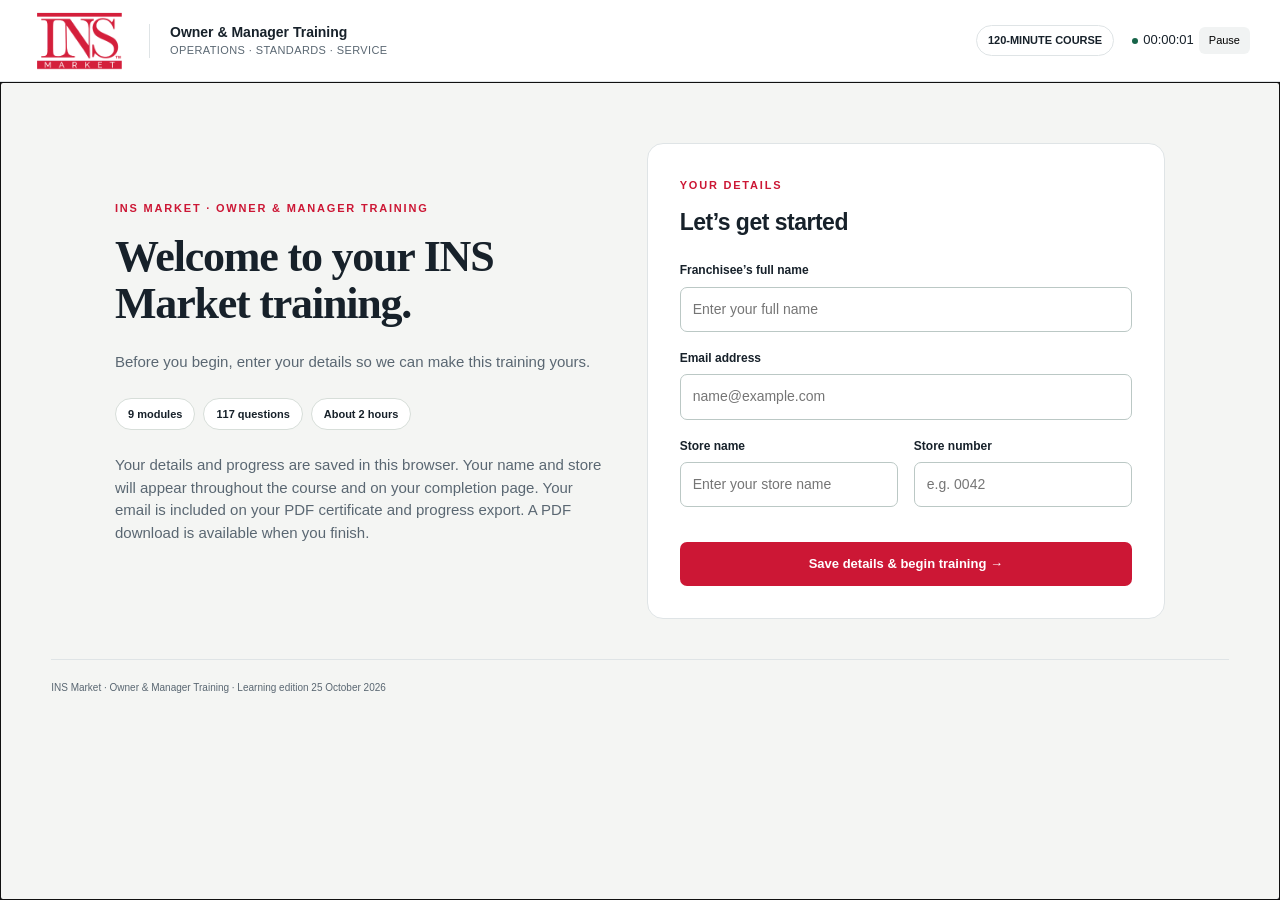
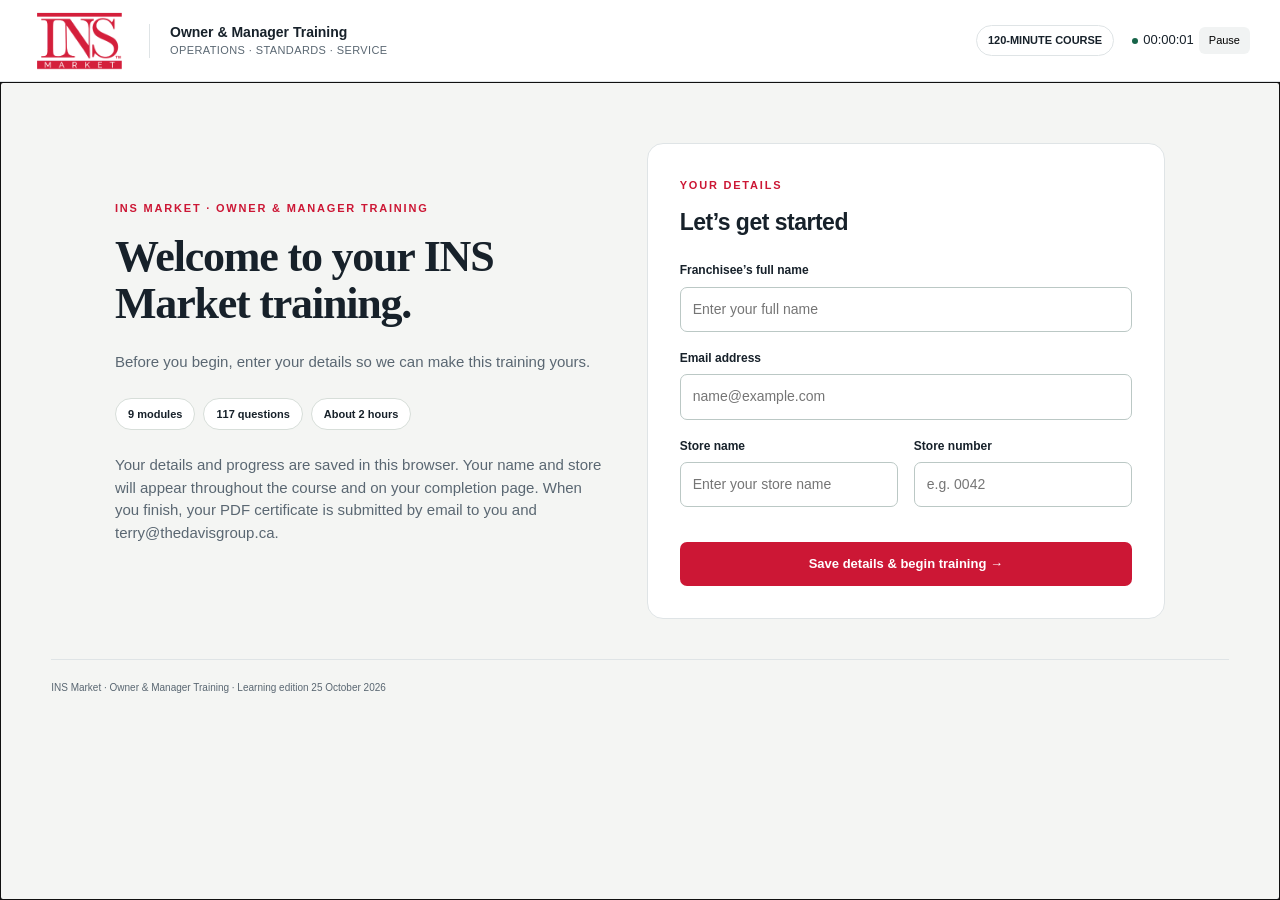
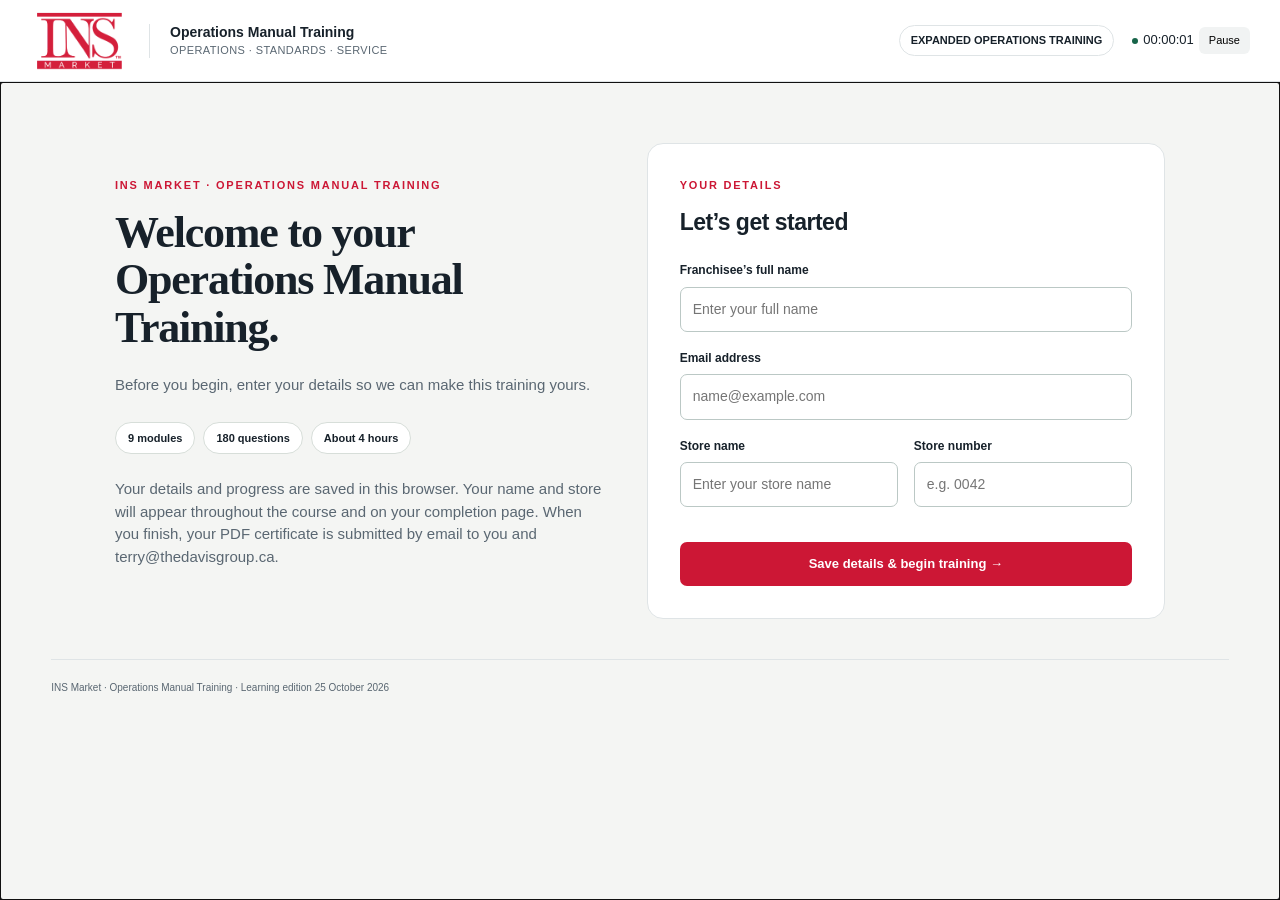
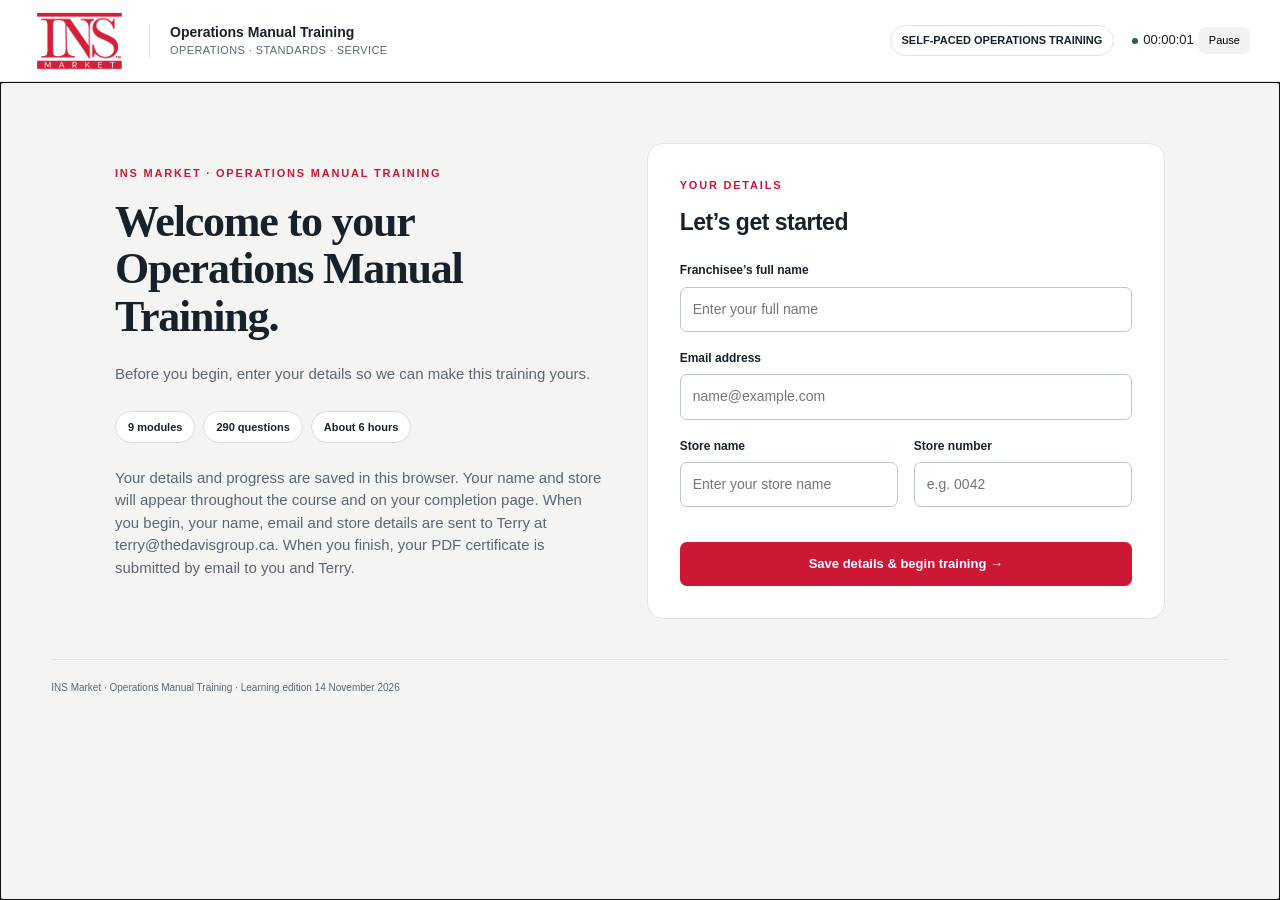
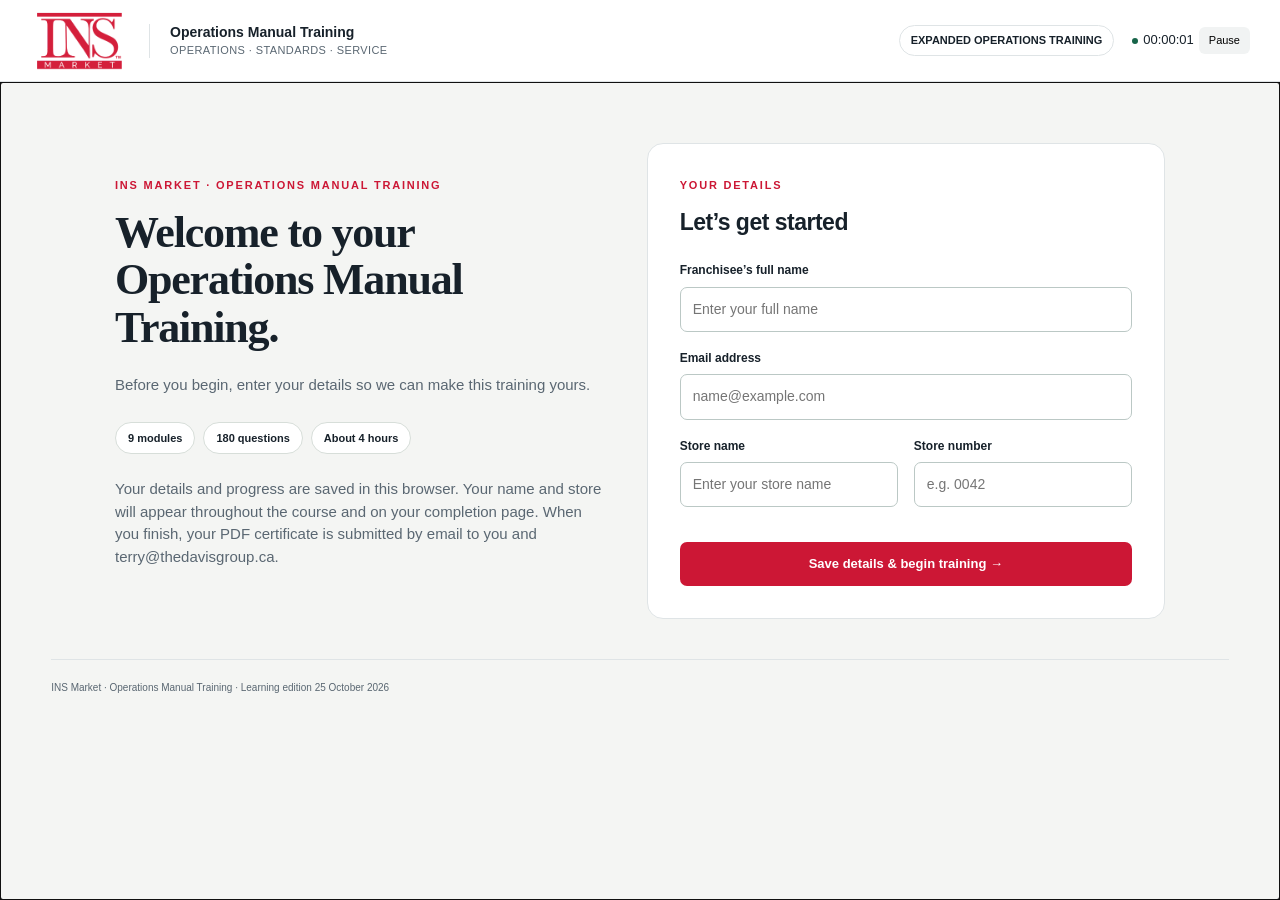
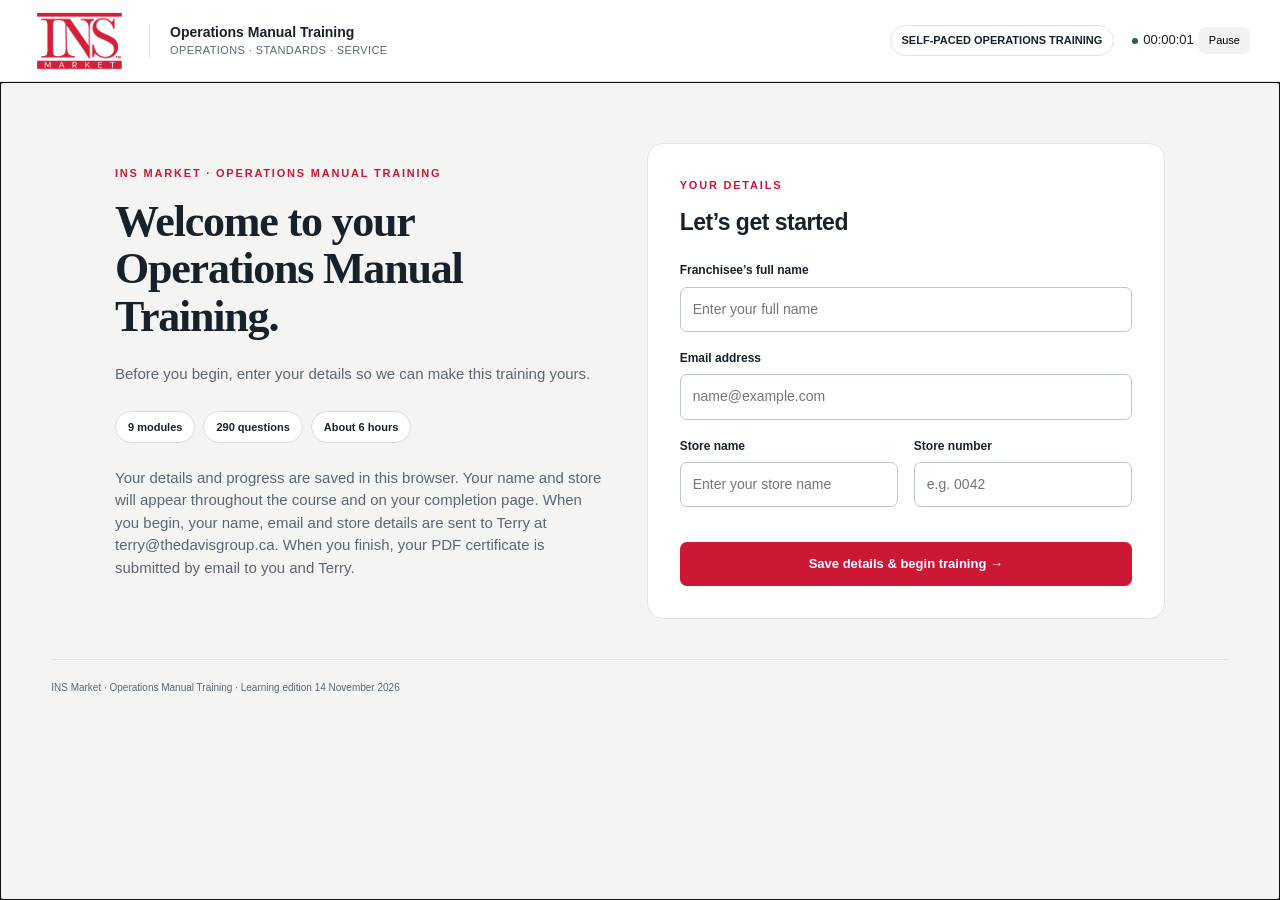
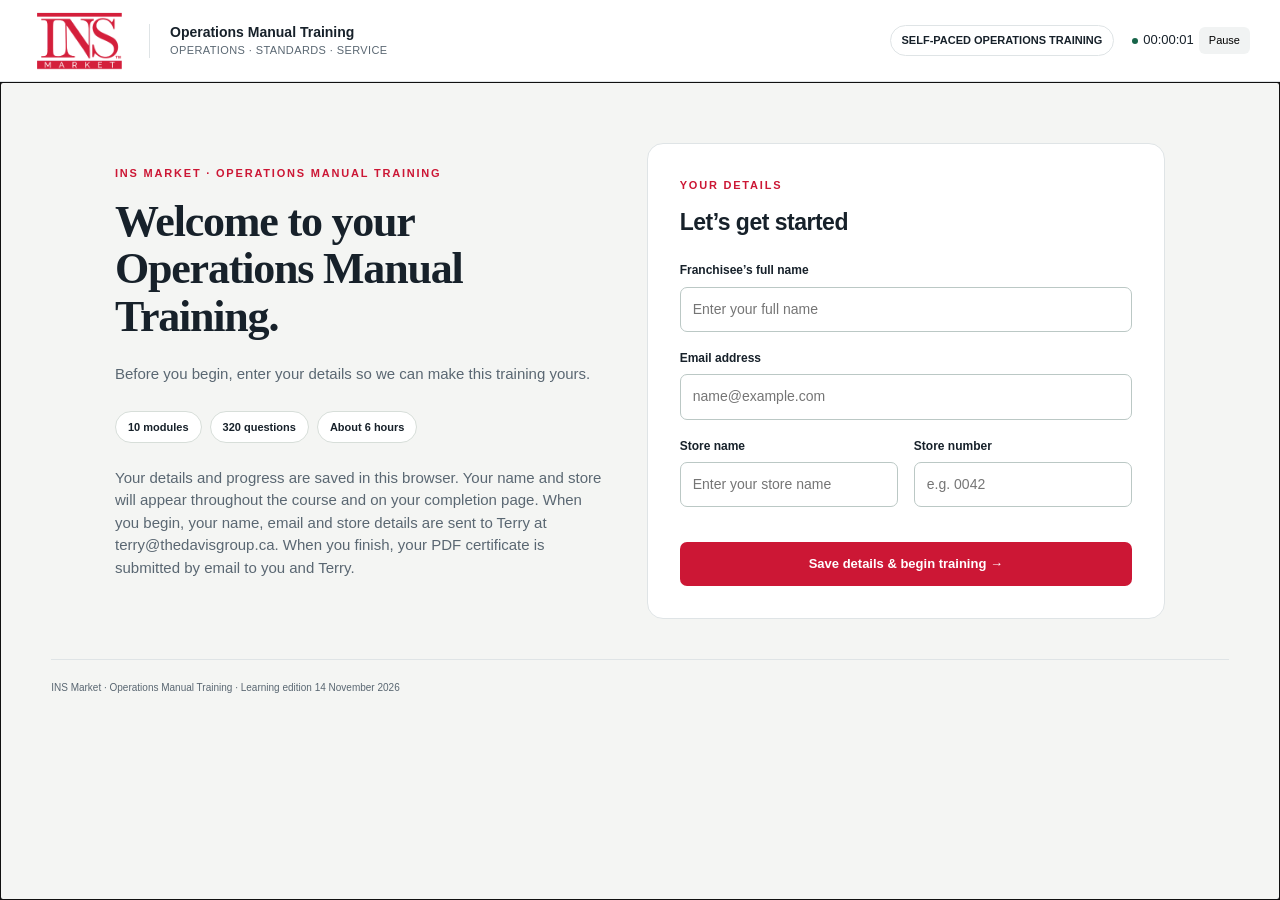
